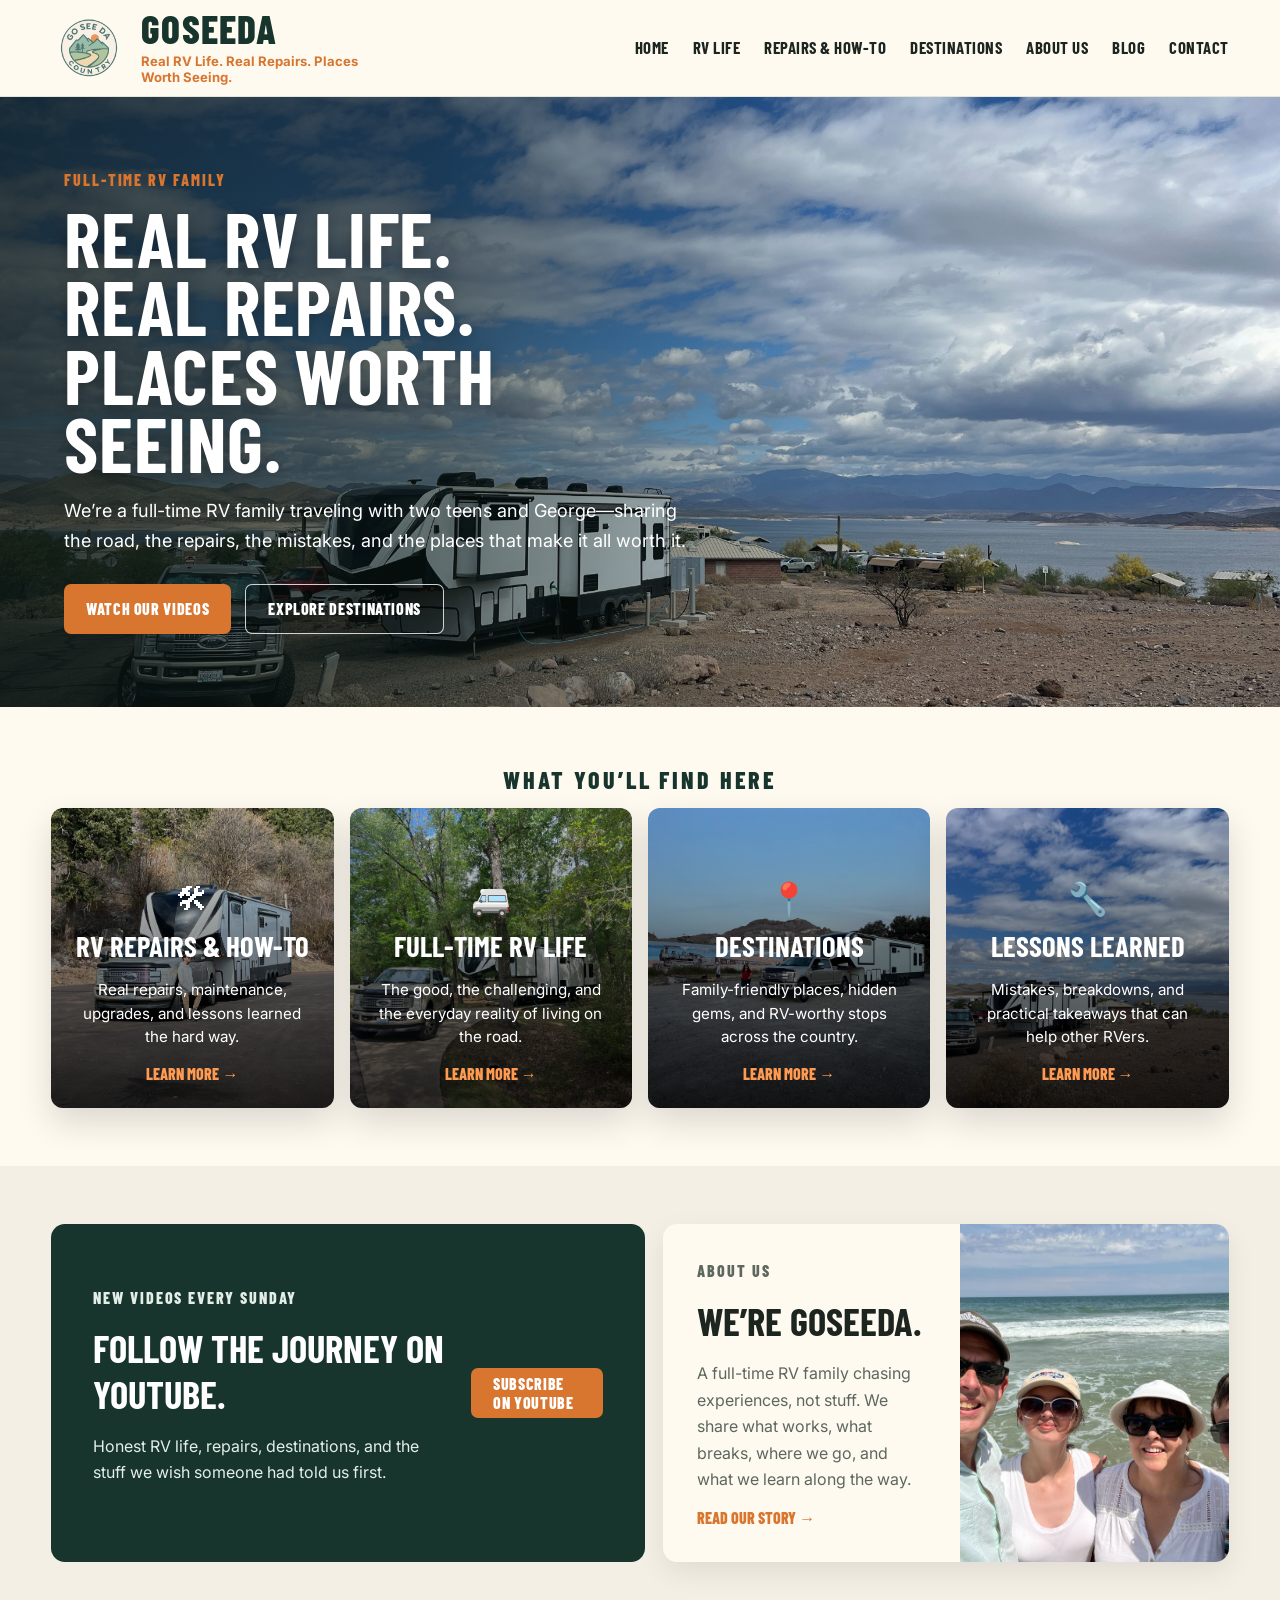
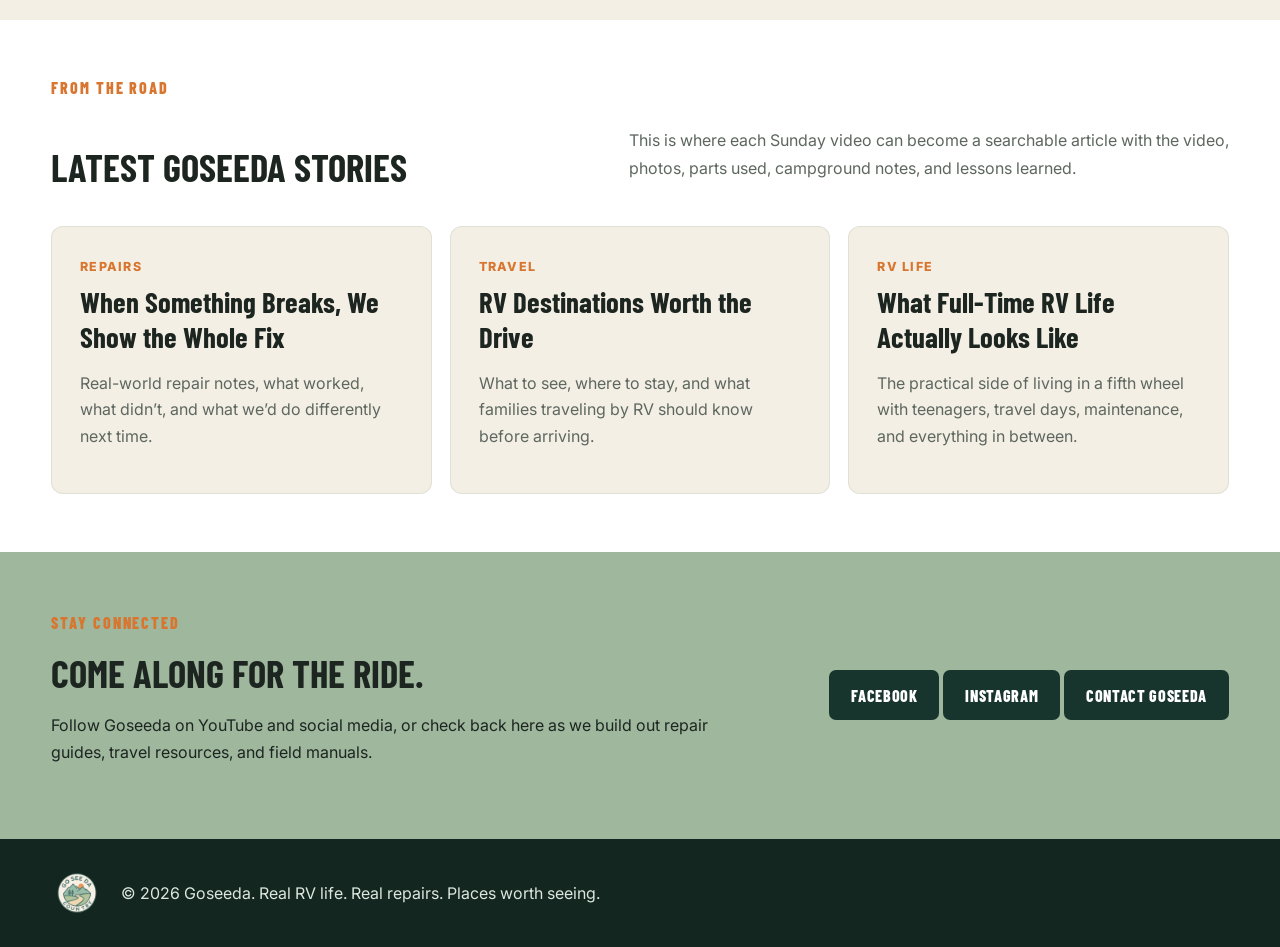
==== index.html @ cd3a1d62 "Add Goseeda website" ====
<!doctype html>
<html lang="en">
<head>
  <meta charset="utf-8">
  <meta name="viewport" content="width=device-width, initial-scale=1">
  <title>Goseeda | Real RV Life, Repairs & Destinations</title>
  <meta name="description" content="Goseeda follows a full-time RV family sharing honest RV life, real repairs, practical lessons, and destinations worth seeing.">
  <link rel="preconnect" href="https://fonts.googleapis.com">
  <link rel="preconnect" href="https://fonts.gstatic.com" crossorigin>
  <link href="https://fonts.googleapis.com/css2?family=Barlow+Condensed:wght@600;700;800&family=Inter:wght@400;500;600;700&display=swap" rel="stylesheet">
  <style>:root{
  --cream:#f4efe5;
  --cream-2:#fffaf0;
  --green:#29493f;
  --green-dark:#17352c;
  --sage:#9eb79d;
  --orange:#d8752f;
  --ink:#1d2521;
  --muted:#5d675f;
  --white:#ffffff;
  --shadow:0 14px 34px rgba(0,0,0,.14);
}

*{box-sizing:border-box}
html{scroll-behavior:smooth}
body{
  margin:0;
  font-family:Inter,system-ui,-apple-system,BlinkMacSystemFont,"Segoe UI",sans-serif;
  color:var(--ink);
  background:var(--cream);
}
img{max-width:100%;display:block}
a{text-decoration:none;color:inherit}

.site-header{
  position:sticky;
  top:0;
  z-index:50;
  min-height:88px;
  display:flex;
  align-items:center;
  gap:28px;
  padding:10px clamp(18px,4vw,56px);
  background:rgba(255,250,240,.97);
  border-bottom:1px solid rgba(41,73,63,.12);
  backdrop-filter:blur(10px);
}
.brand{display:flex;align-items:center;gap:14px;min-width:330px}
.brand img{width:76px;height:76px;object-fit:contain;border-radius:50%}
.wordmark{
  font-family:"Barlow Condensed",sans-serif;
  font-weight:800;
  font-size:2.45rem;
  letter-spacing:.03em;
  color:var(--green-dark);
  line-height:.9;
}
.tagline{font-size:.82rem;color:var(--orange);font-weight:700;margin-top:7px;max-width:240px}
.nav{display:flex;align-items:center;gap:24px;margin-left:auto}
.nav a{
  font-family:"Barlow Condensed",sans-serif;
  font-weight:700;
  font-size:1.05rem;
  text-transform:uppercase;
  letter-spacing:.03em;
  padding:10px 0;
  border-bottom:2px solid transparent;
}
.nav a:hover{border-color:var(--orange);color:var(--green)}
.menu-toggle{display:none;margin-left:auto;border:0;background:none;font-size:1.8rem}

.hero{
  position:relative;
  min-height:610px;
  display:flex;
  align-items:center;
  overflow:hidden;
}
.hero-image{position:absolute;inset:0;width:100%;height:100%;object-fit:cover}
.hero-overlay{
  position:absolute;inset:0;
  background:linear-gradient(90deg,rgba(10,22,18,.78) 0%,rgba(10,22,18,.58) 34%,rgba(10,22,18,.12) 65%,rgba(10,22,18,.02) 100%);
}
.hero-content{
  position:relative;
  z-index:2;
  width:min(760px,90%);
  padding:60px clamp(24px,5vw,78px);
  color:#fff;
}
.eyebrow,.section-kicker{
  font-family:"Barlow Condensed",sans-serif;
  letter-spacing:.12em;
  font-weight:800;
  color:var(--orange);
  margin:0 0 14px;
}
.hero h1{
  margin:0 0 18px;
  font-family:"Barlow Condensed",sans-serif;
  font-size:clamp(3.2rem,6vw,6.2rem);
  line-height:.89;
  letter-spacing:.01em;
  text-shadow:0 3px 15px rgba(0,0,0,.28);
}
.hero-copy{font-size:1.13rem;line-height:1.7;max-width:650px}
.hero-actions{display:flex;gap:14px;flex-wrap:wrap;margin-top:28px}

.btn{
  display:inline-flex;
  align-items:center;
  justify-content:center;
  min-height:50px;
  padding:0 22px;
  border-radius:7px;
  font-family:"Barlow Condensed",sans-serif;
  font-weight:800;
  text-transform:uppercase;
  letter-spacing:.04em;
}
.btn-primary{background:var(--orange);color:#fff}
.btn-primary:hover{filter:brightness(.95)}
.btn-secondary{border:1px solid rgba(255,255,255,.8);background:rgba(0,0,0,.22);color:#fff}
.btn-dark{background:var(--green-dark);color:#fff}

.section{padding:58px clamp(18px,4vw,54px)}
.intro{background:var(--cream-2)}
.intro>.section-kicker{text-align:center;color:var(--green-dark);font-size:1.5rem}
.cards{
  display:grid;
  grid-template-columns:repeat(4,1fr);
  gap:16px;
  max-width:1500px;
  margin:0 auto;
}
.card{
  min-height:300px;
  position:relative;
  border-radius:12px;
  overflow:hidden;
  color:#fff;
  box-shadow:var(--shadow);
}
.card img{position:absolute;inset:0;width:100%;height:100%;object-fit:cover}
.card-shade{position:absolute;inset:0;background:linear-gradient(180deg,rgba(0,0,0,.12),rgba(0,0,0,.82))}
.card-content{position:absolute;inset:auto 0 0;padding:24px;text-align:center}
.card .icon{font-size:2rem}
.card h2{
  font-family:"Barlow Condensed",sans-serif;
  text-transform:uppercase;
  font-size:1.8rem;
  margin:10px 0 8px;
}
.card p{line-height:1.55;font-size:.95rem}
.card a{color:#ff9a51;font-family:"Barlow Condensed",sans-serif;font-weight:800;text-transform:uppercase}

.split{
  display:grid;
  grid-template-columns:1.05fr 1fr;
  gap:18px;
  background:var(--cream);
}
.youtube-panel{
  background:var(--green-dark);
  color:#fff;
  padding:42px;
  border-radius:14px;
  display:flex;
  align-items:center;
  justify-content:space-between;
  gap:24px;
}
.youtube-panel h2,.about-panel h2,.blog h2,.contact h2{
  font-family:"Barlow Condensed",sans-serif;
  font-size:2.4rem;
  margin:0 0 8px;
  text-transform:uppercase;
}
.light{color:#fff}
.youtube-panel p{line-height:1.65;color:#e4eee8}
.about-panel{
  background:var(--cream-2);
  border-radius:14px;
  overflow:hidden;
  display:grid;
  grid-template-columns:1.05fr .95fr;
  box-shadow:0 10px 28px rgba(0,0,0,.08);
}
.about-copy{padding:34px}
.about-copy p{line-height:1.65;color:var(--muted)}
.about-panel img{width:100%;height:100%;object-fit:cover;min-height:260px}
.text-link{color:var(--orange);font-weight:800;text-transform:uppercase;font-family:"Barlow Condensed",sans-serif}

.blog{background:#fff}
.blog-head{
  display:flex;
  justify-content:space-between;
  gap:30px;
  align-items:end;
  max-width:1200px;
}
.blog-head p{max-width:600px;color:var(--muted);line-height:1.7}
.post-grid{display:grid;grid-template-columns:repeat(3,1fr);gap:18px;margin-top:28px}
.post{background:var(--cream);padding:28px;border-radius:12px;border:1px solid rgba(41,73,63,.09)}
.post span{font-size:.78rem;font-weight:800;color:var(--orange);letter-spacing:.1em}
.post h3{font-family:"Barlow Condensed",sans-serif;font-size:1.8rem;margin:9px 0}
.post p{color:var(--muted);line-height:1.65}

.contact{
  background:var(--sage);
  display:flex;
  justify-content:space-between;
  align-items:center;
  gap:30px;
}
.contact p{max-width:700px;line-height:1.65}
footer{
  background:#13261f;
  color:#dce7df;
  padding:28px clamp(18px,4vw,54px);
  display:flex;
  align-items:center;
  gap:18px;
}
footer img{width:52px;height:52px;border-radius:50%}

@media (max-width:1100px){
  .brand{min-width:auto}
  .tagline{display:none}
  .nav{gap:14px}
  .cards{grid-template-columns:repeat(2,1fr)}
  .split{grid-template-columns:1fr}
}
@media (max-width:820px){
  .site-header{min-height:72px}
  .brand img{width:54px;height:54px}
  .wordmark{font-size:1.9rem}
  .menu-toggle{display:block;color:var(--green-dark)}
  .nav{
    display:none;
    position:absolute;
    top:72px;
    left:0;right:0;
    flex-direction:column;
    background:var(--cream-2);
    padding:22px;
    border-bottom:1px solid rgba(0,0,0,.1);
  }
  .nav.open{display:flex}
  .hero{min-height:640px;align-items:end}
  .hero-overlay{background:linear-gradient(0deg,rgba(8,20,16,.86),rgba(8,20,16,.15) 72%)}
  .hero-content{padding:50px 24px}
  .hero h1{font-size:clamp(3rem,14vw,5rem)}
  .cards,.post-grid{grid-template-columns:1fr}
  .youtube-panel{flex-direction:column;align-items:flex-start}
  .about-panel{grid-template-columns:1fr}
  .contact{flex-direction:column;align-items:flex-start}
}
</style></head>
<body>
  <header class="site-header">
    <div class="brand">
      <img src="[data-uri]" alt="Goseeda logo">
      <div class="brand-text">
        <div class="wordmark">GOSEEDA</div>
        <div class="tagline">Real RV Life. Real Repairs. Places Worth Seeing.</div>
      </div>
    </div>

    <button class="menu-toggle" aria-label="Open menu" aria-expanded="false">☰</button>

    <nav class="nav">
      <a href="#home">Home</a>
      <a href="#rv-life">RV Life</a>
      <a href="#repairs">Repairs & How-To</a>
      <a href="#destinations">Destinations</a>
      <a href="#about">About Us</a>
      <a href="#blog">Blog</a>
      <a href="#contact">Contact</a>
    </nav>
  </header>

  <main id="home">
    <section class="hero">
      <img class="hero-image" src="[data-uri]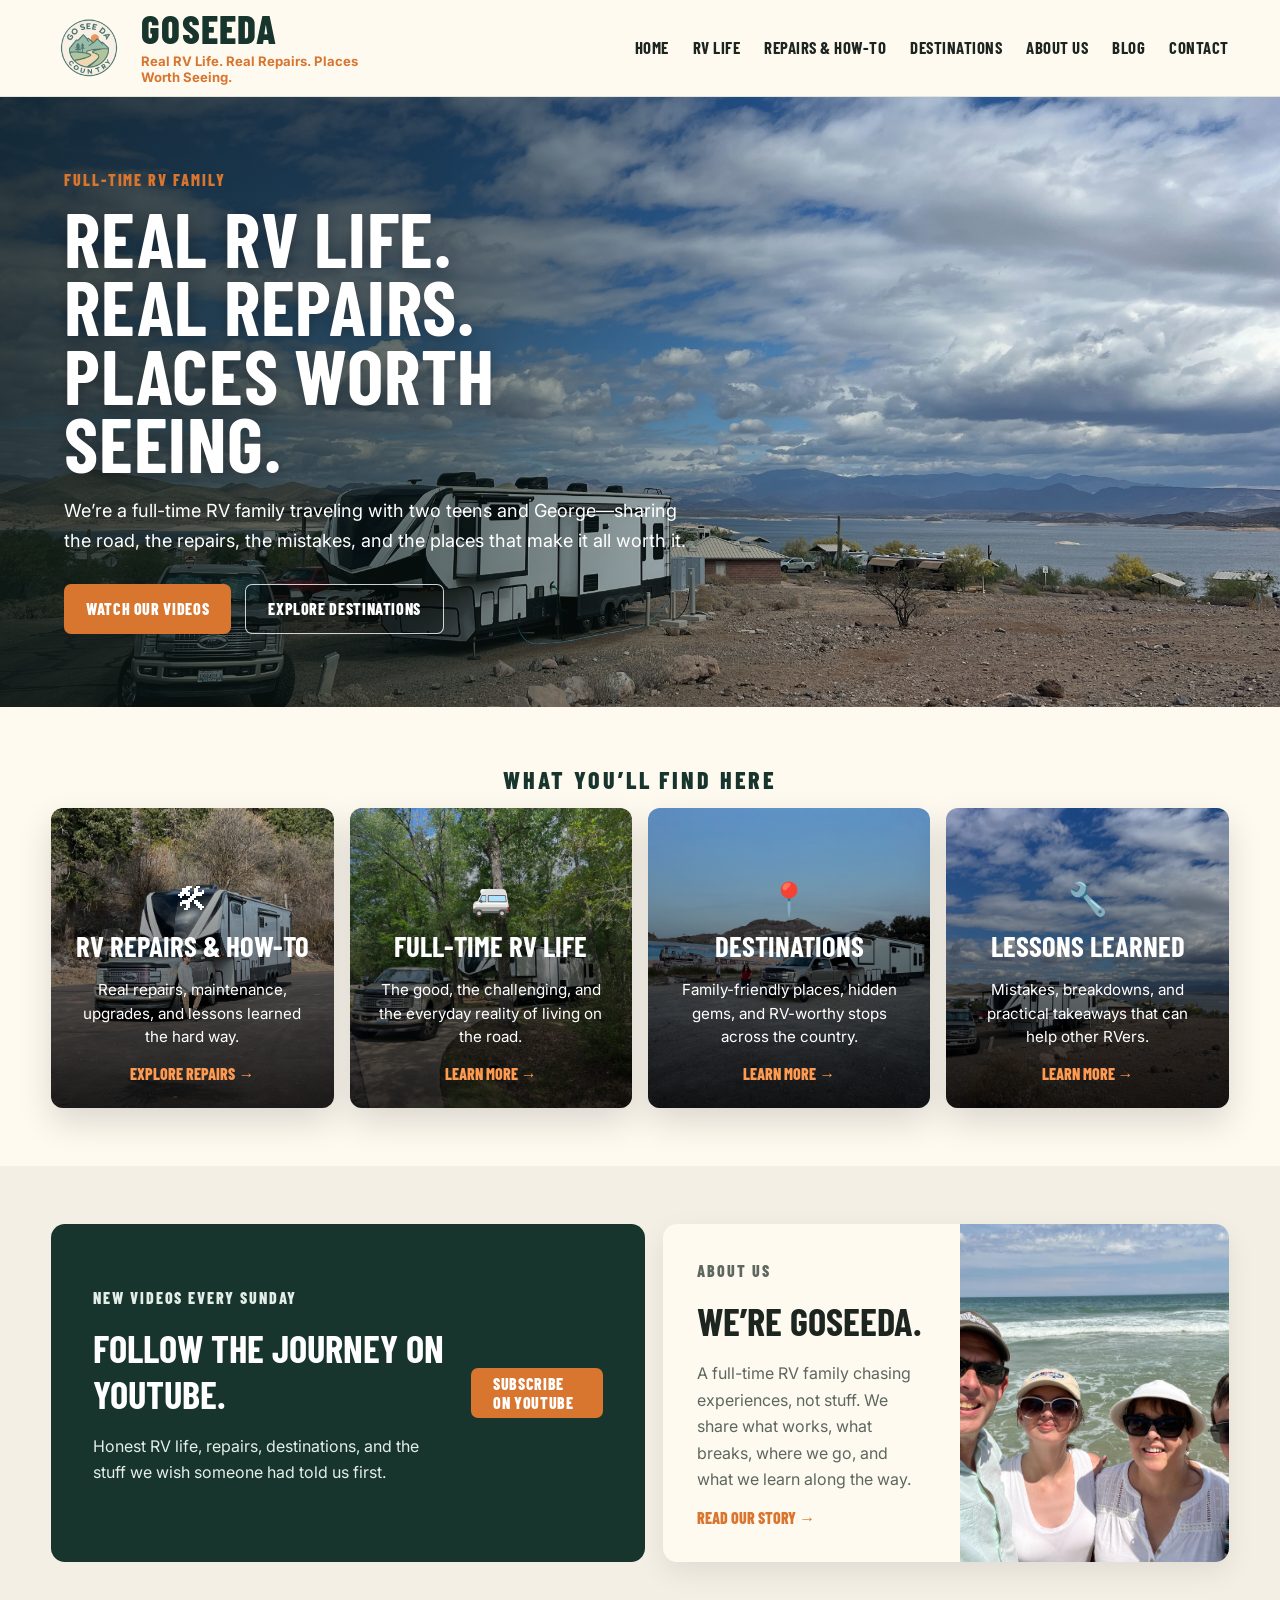
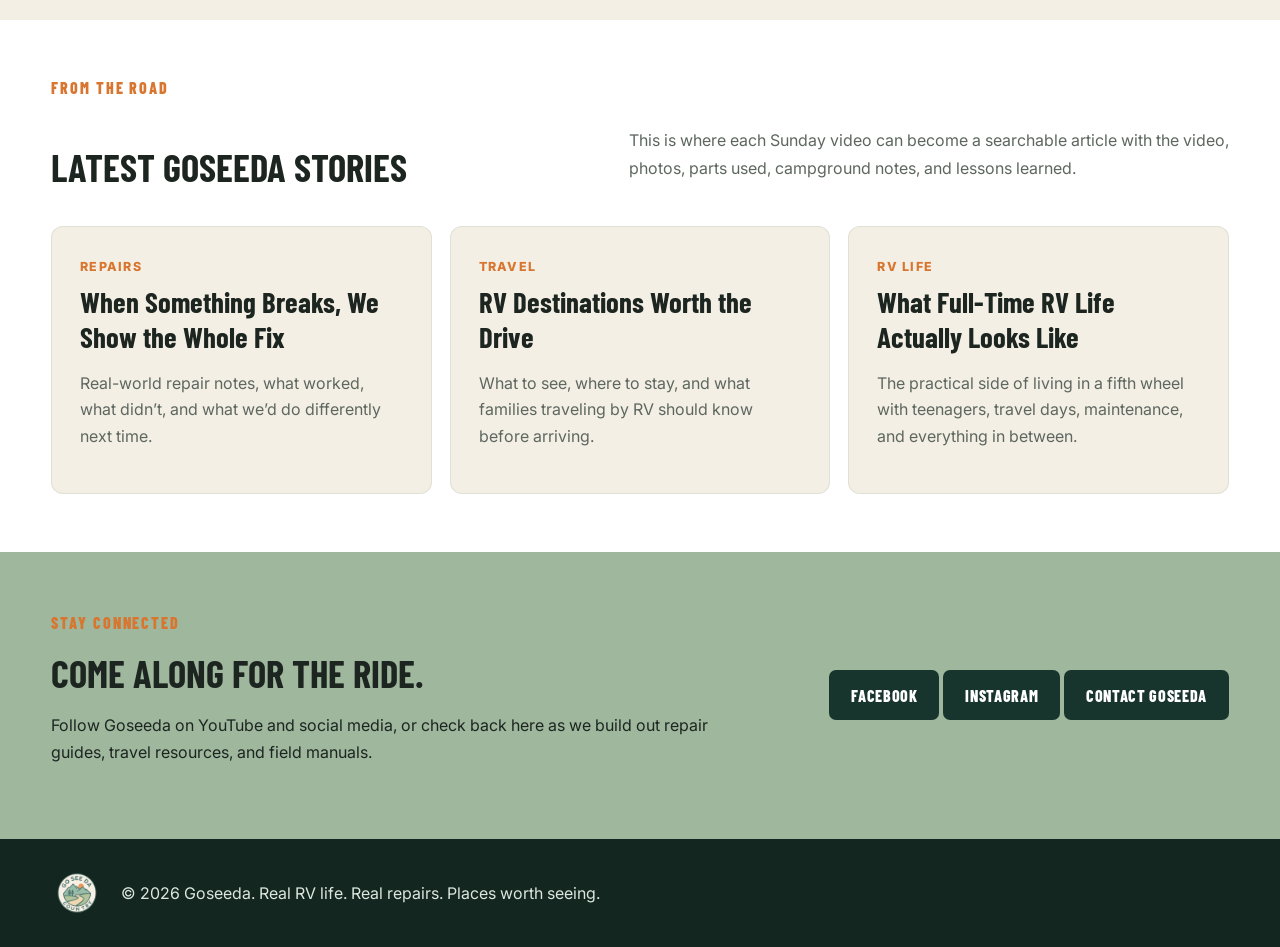
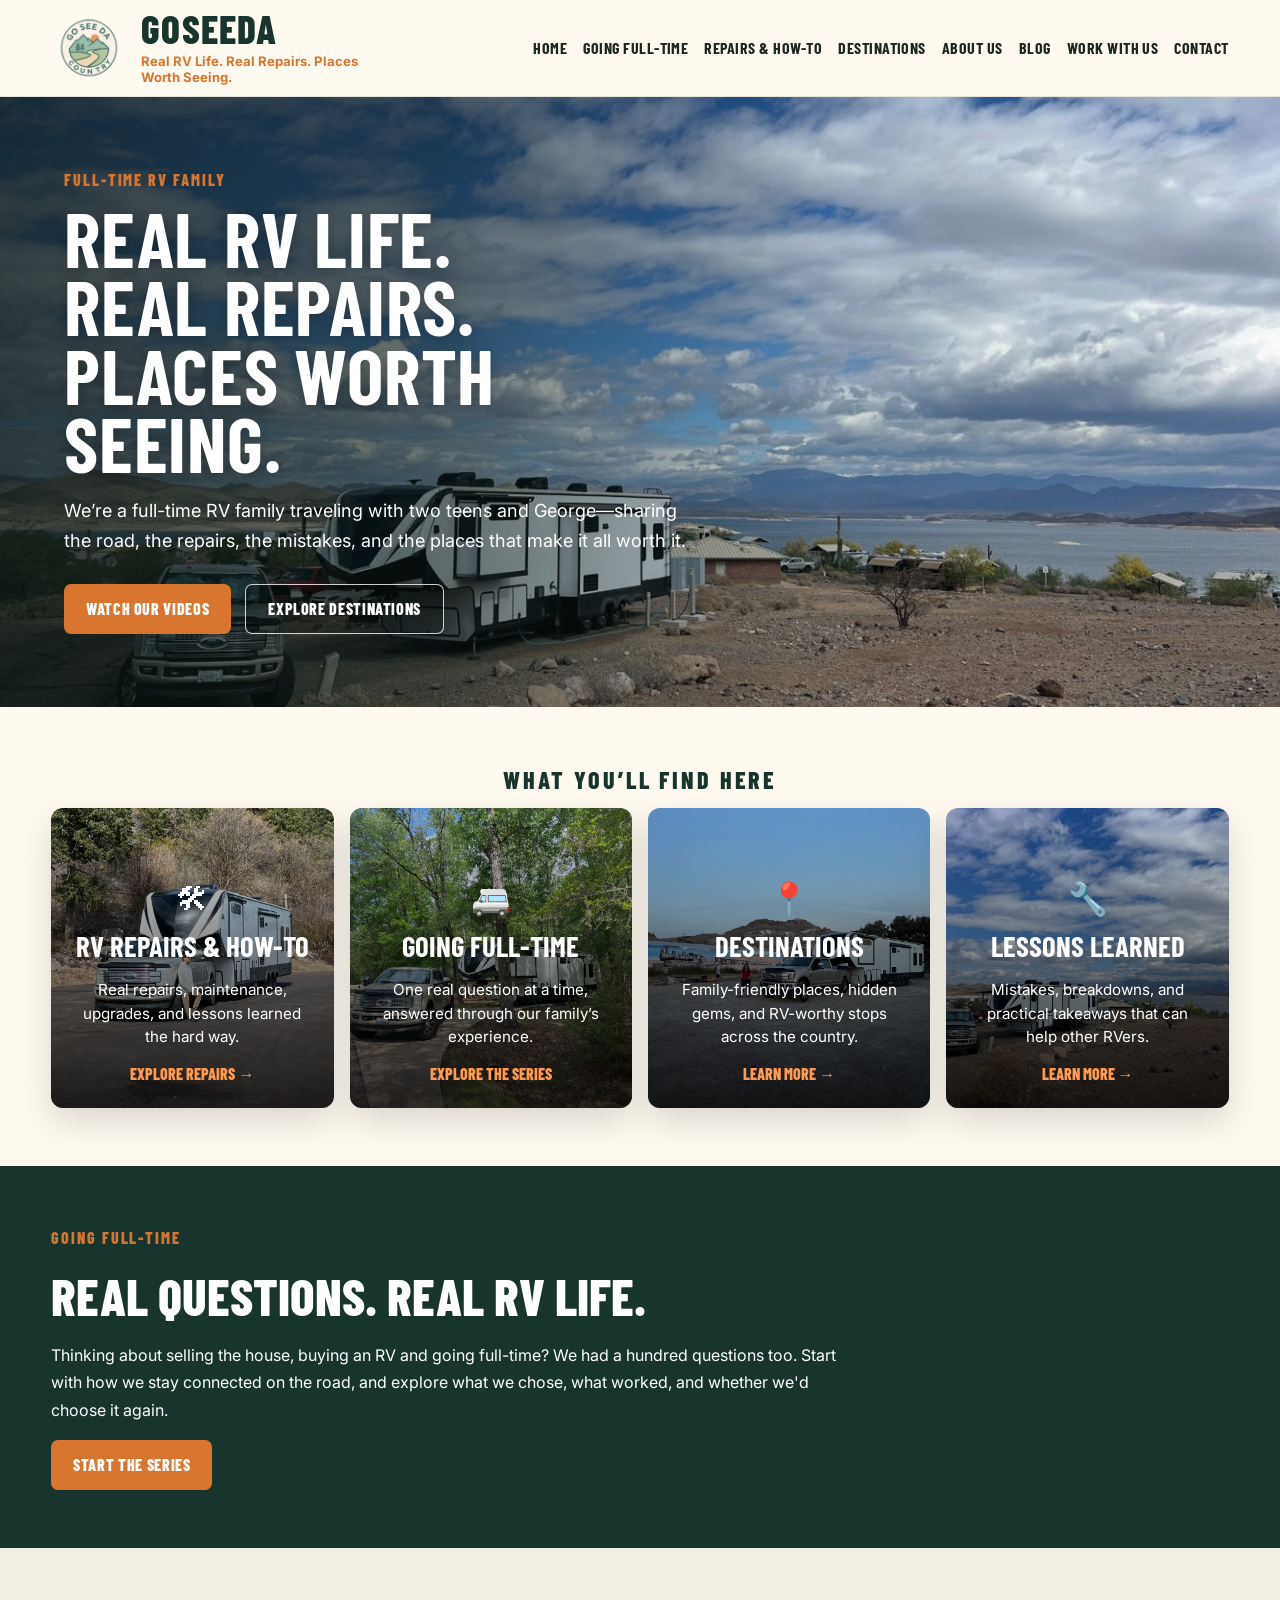
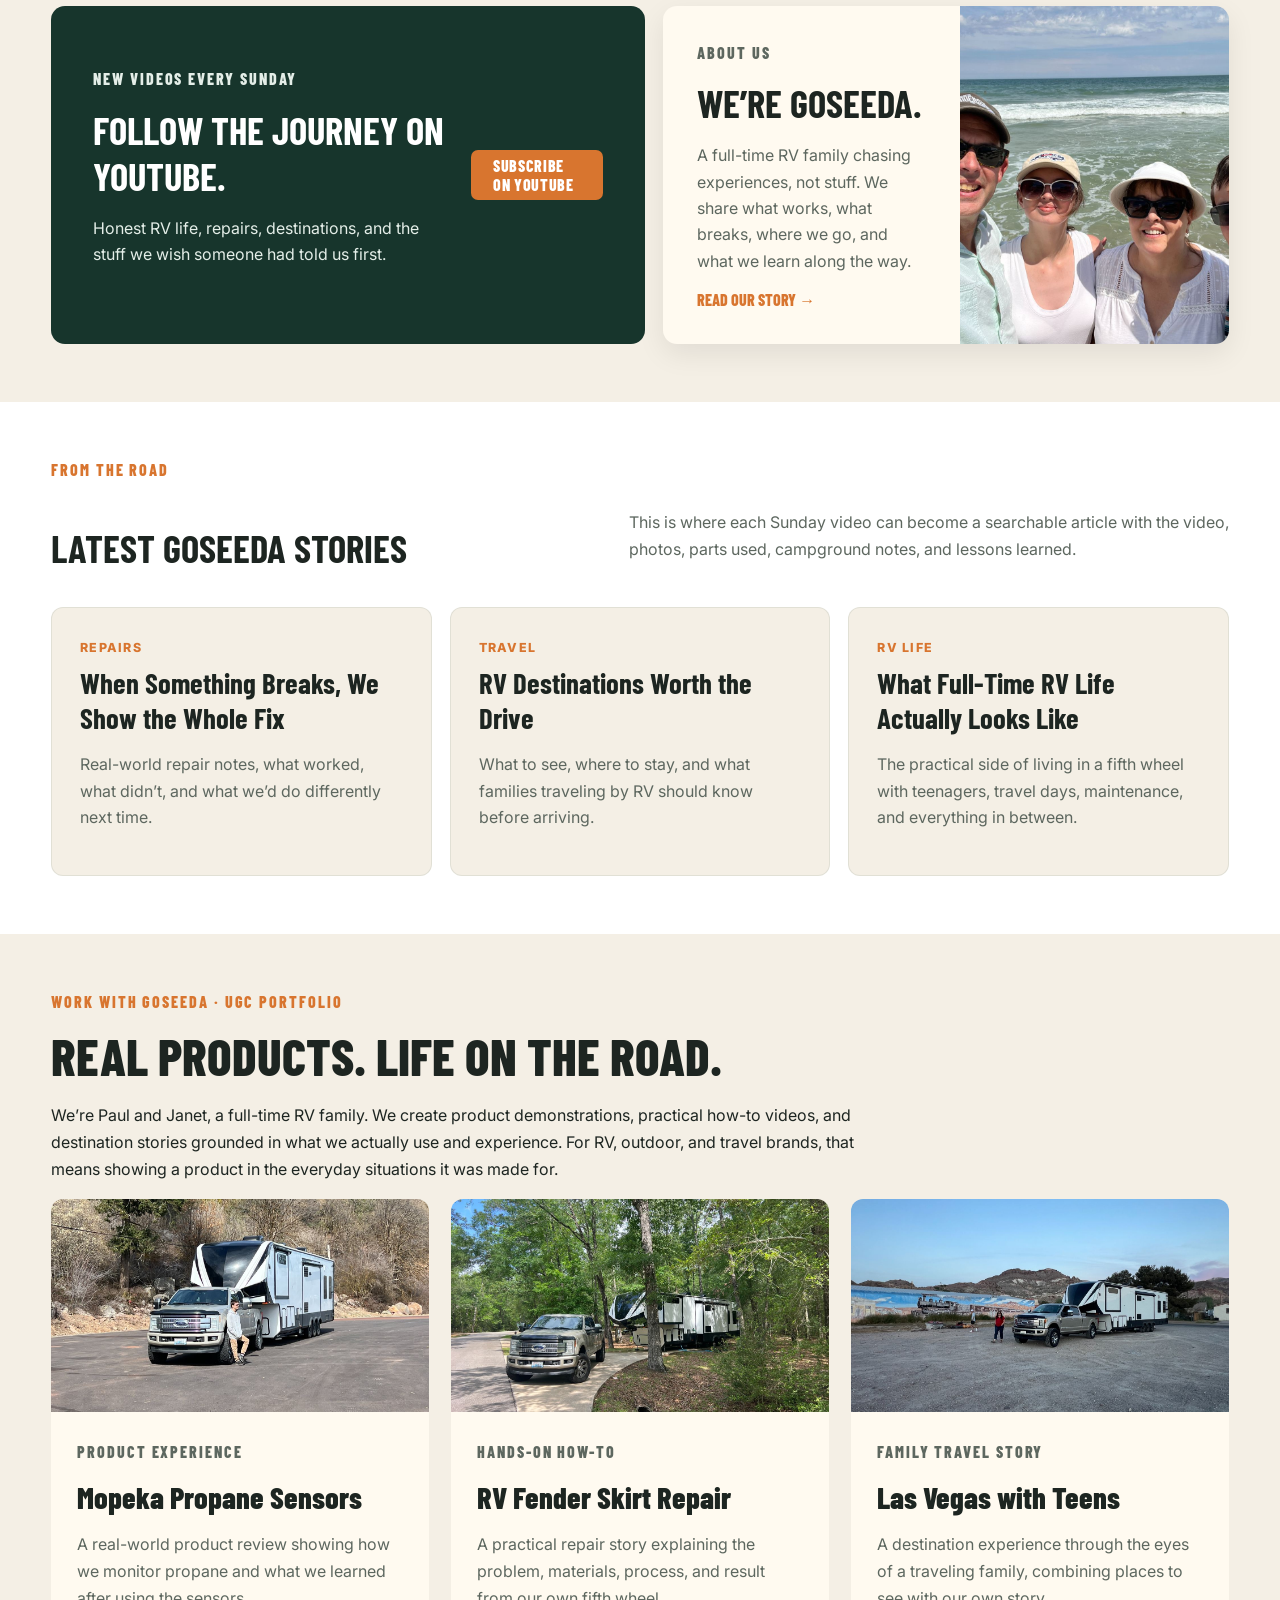
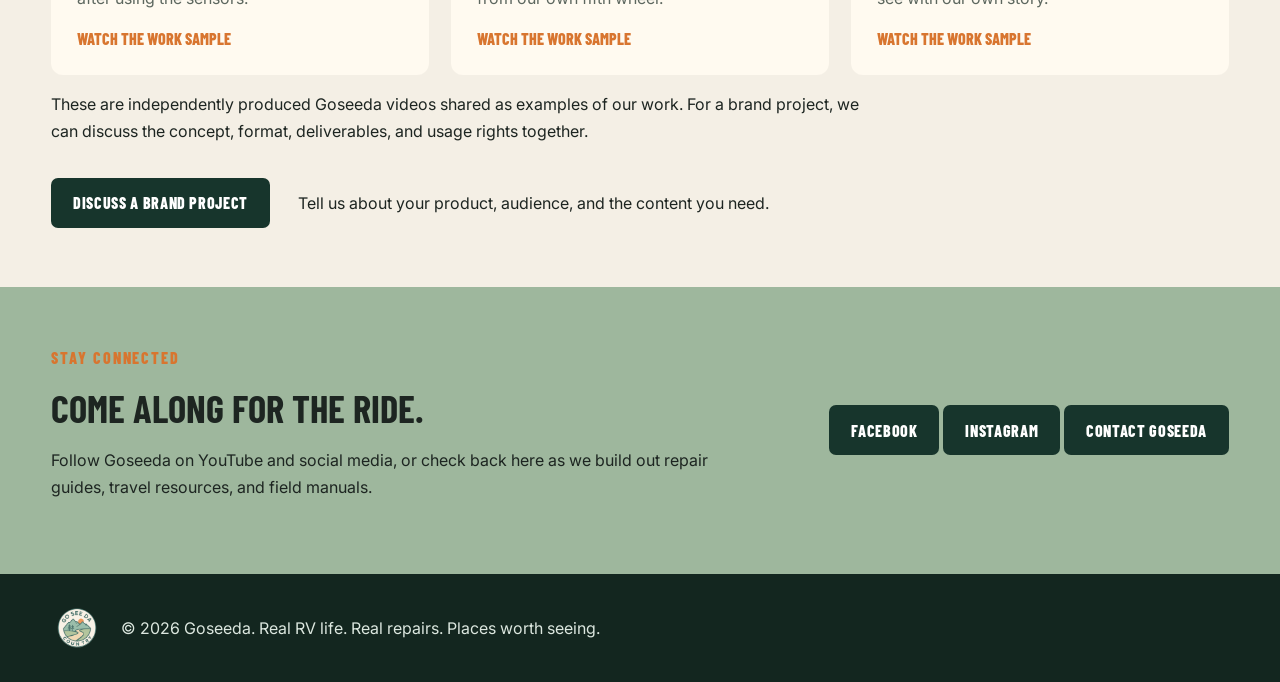
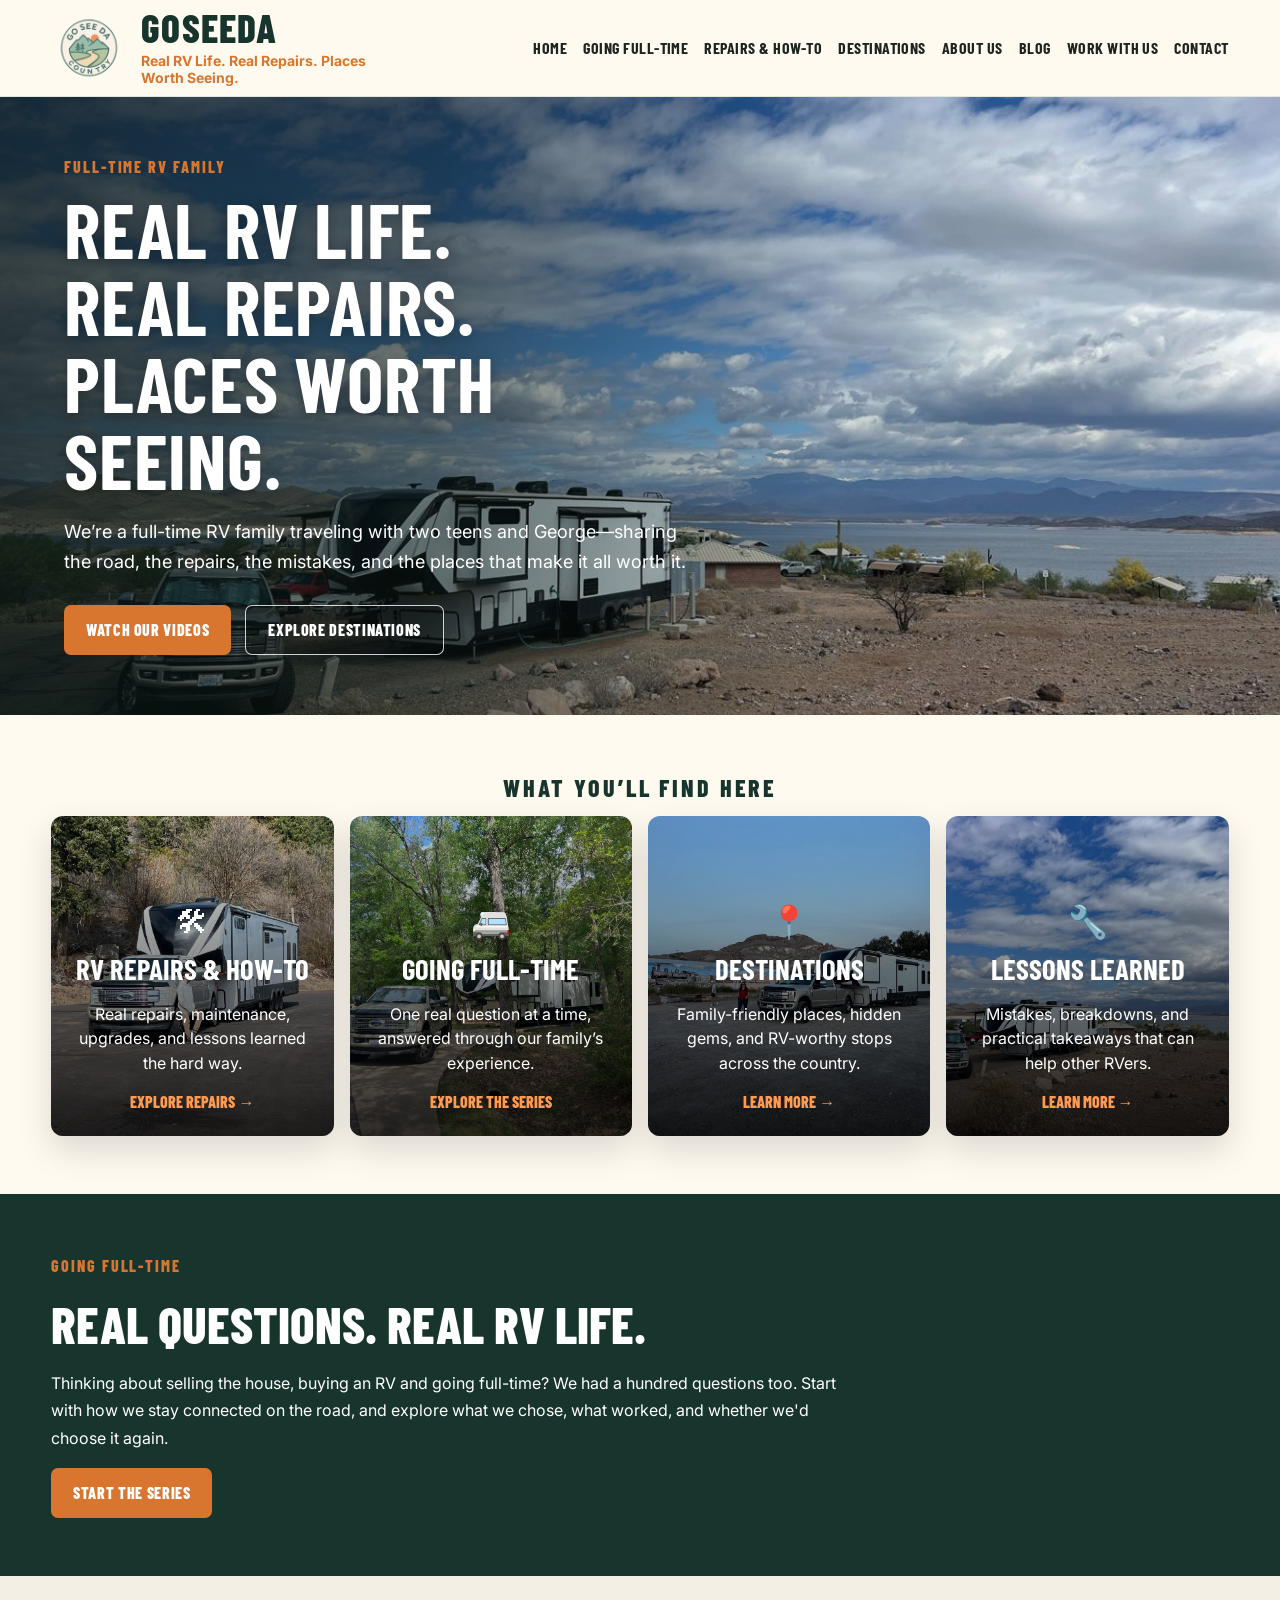
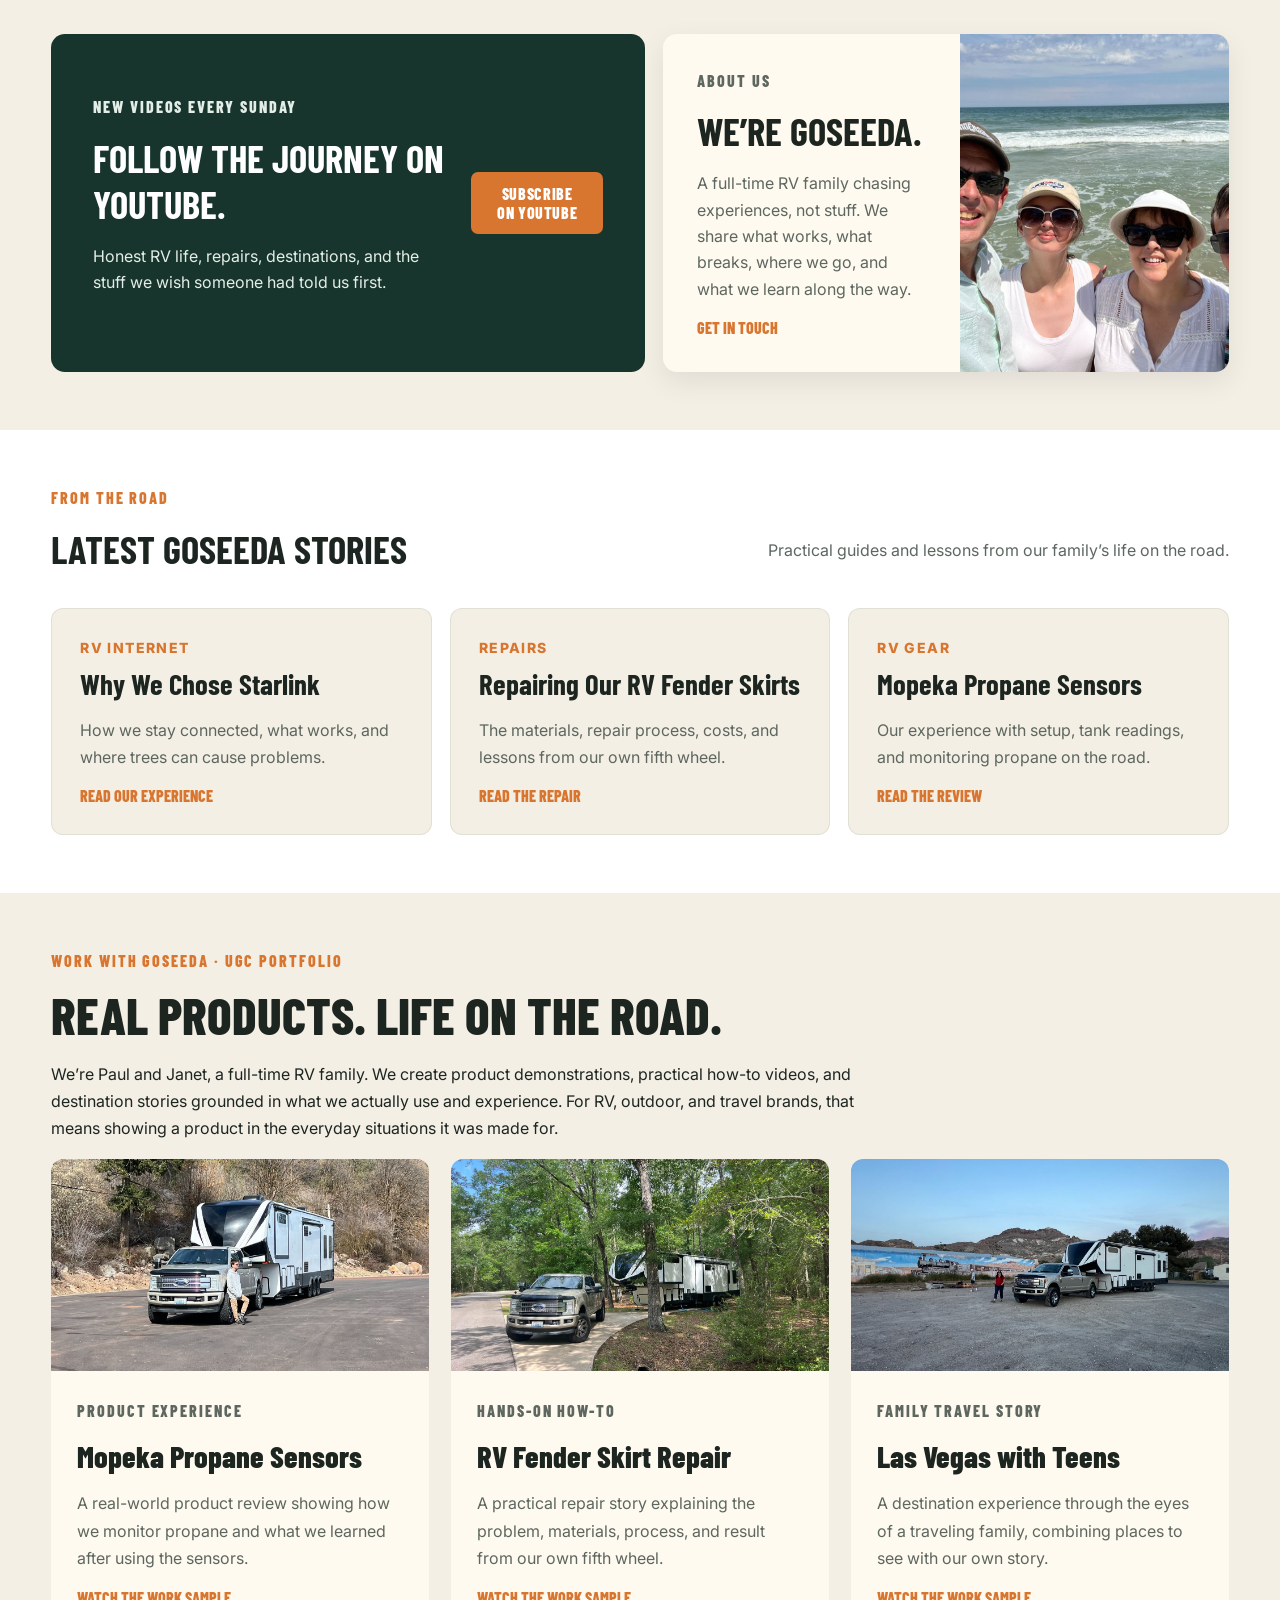
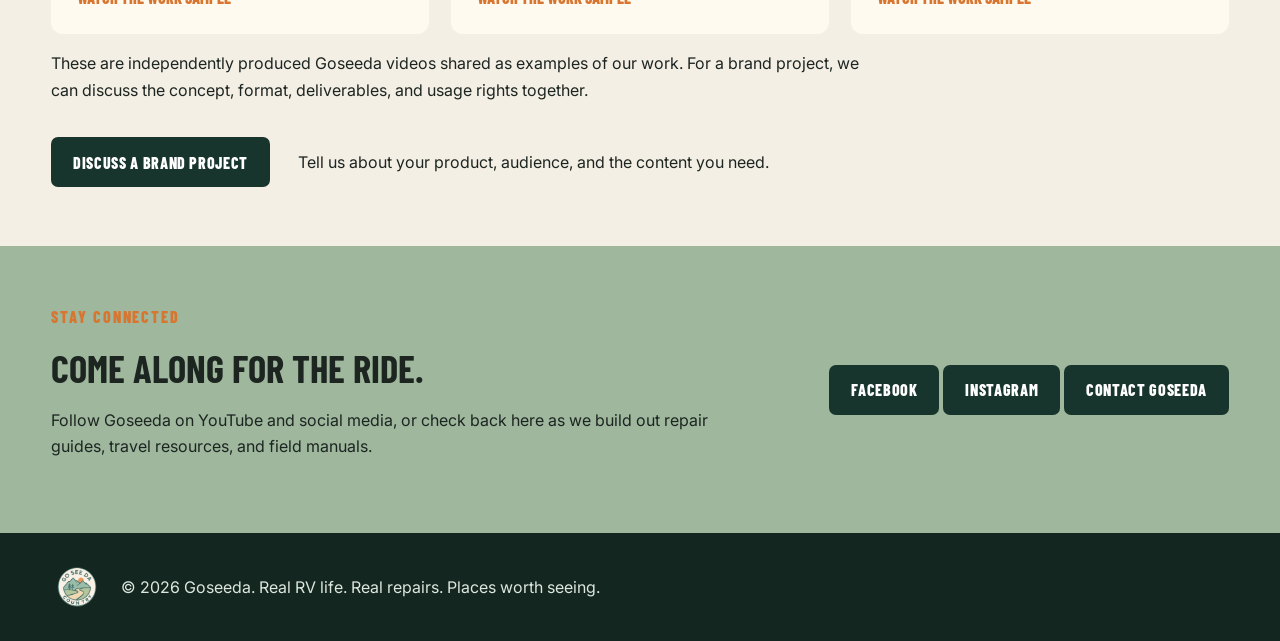
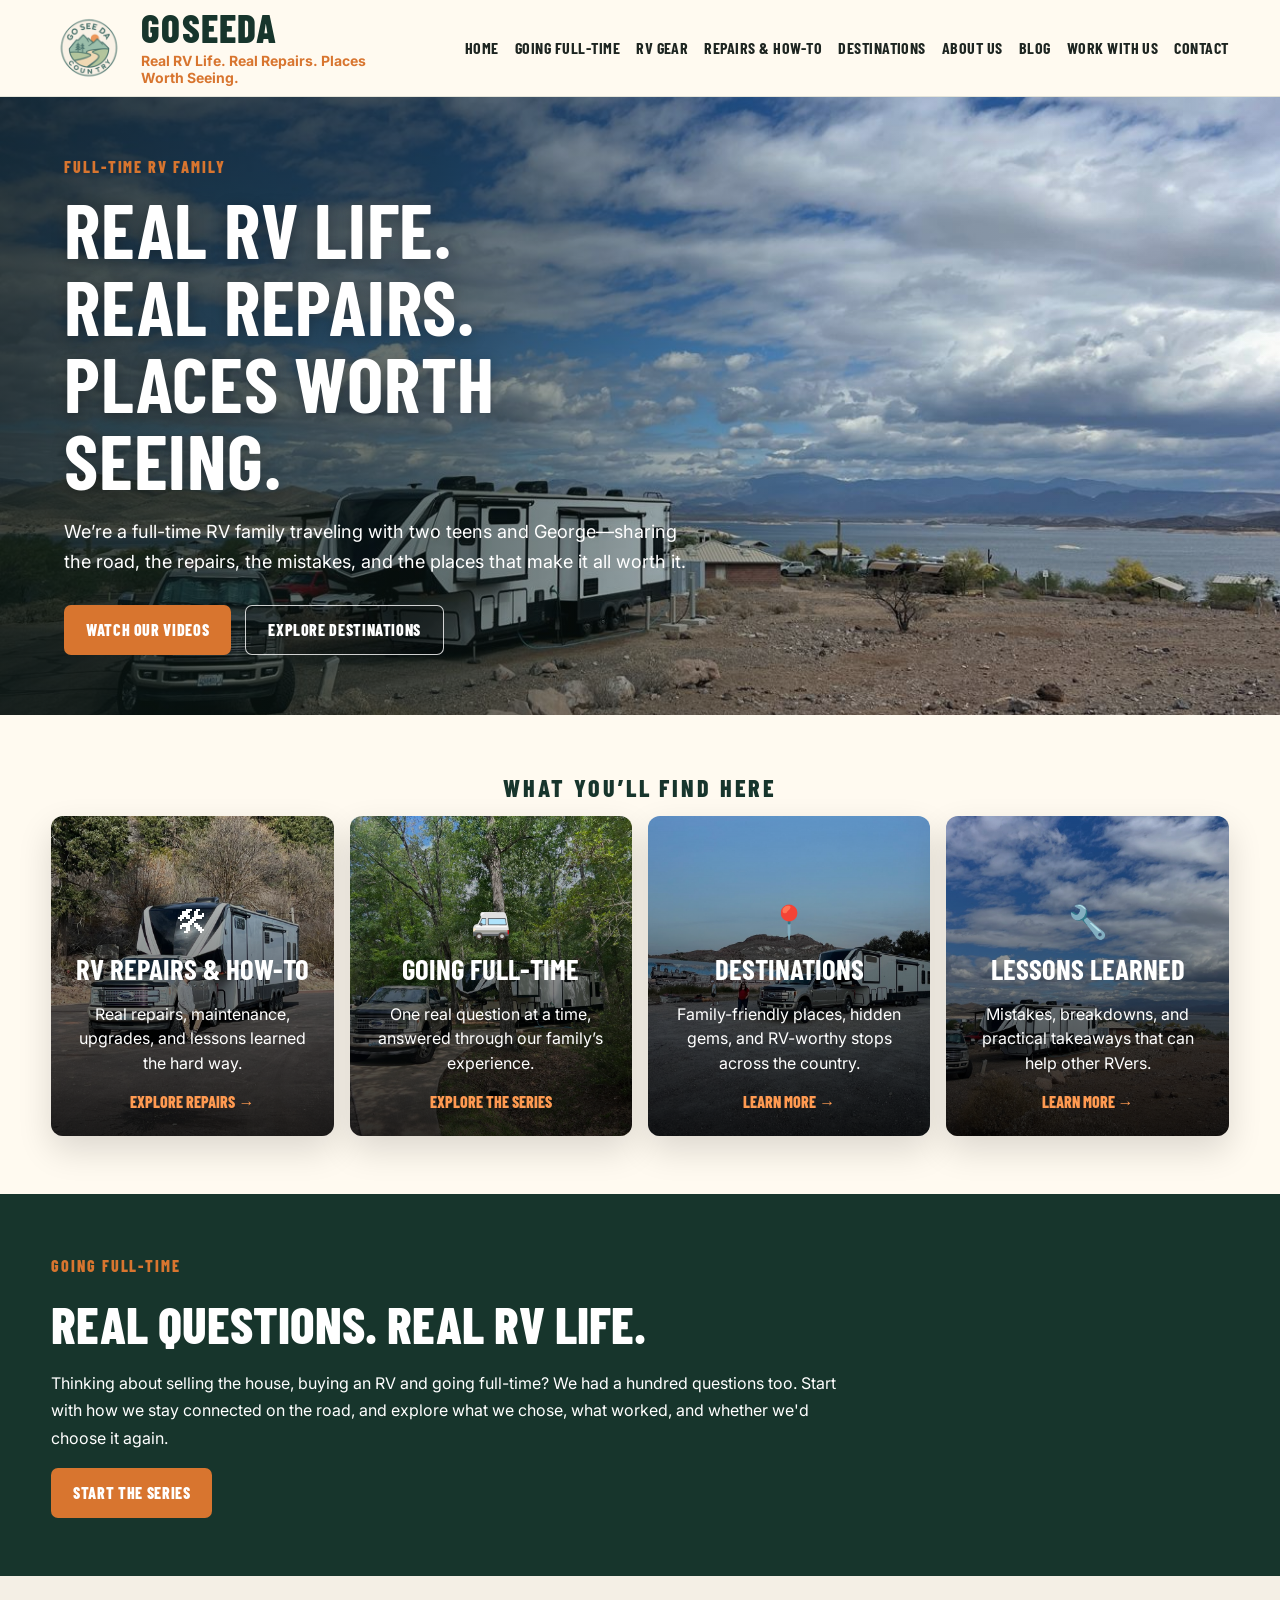
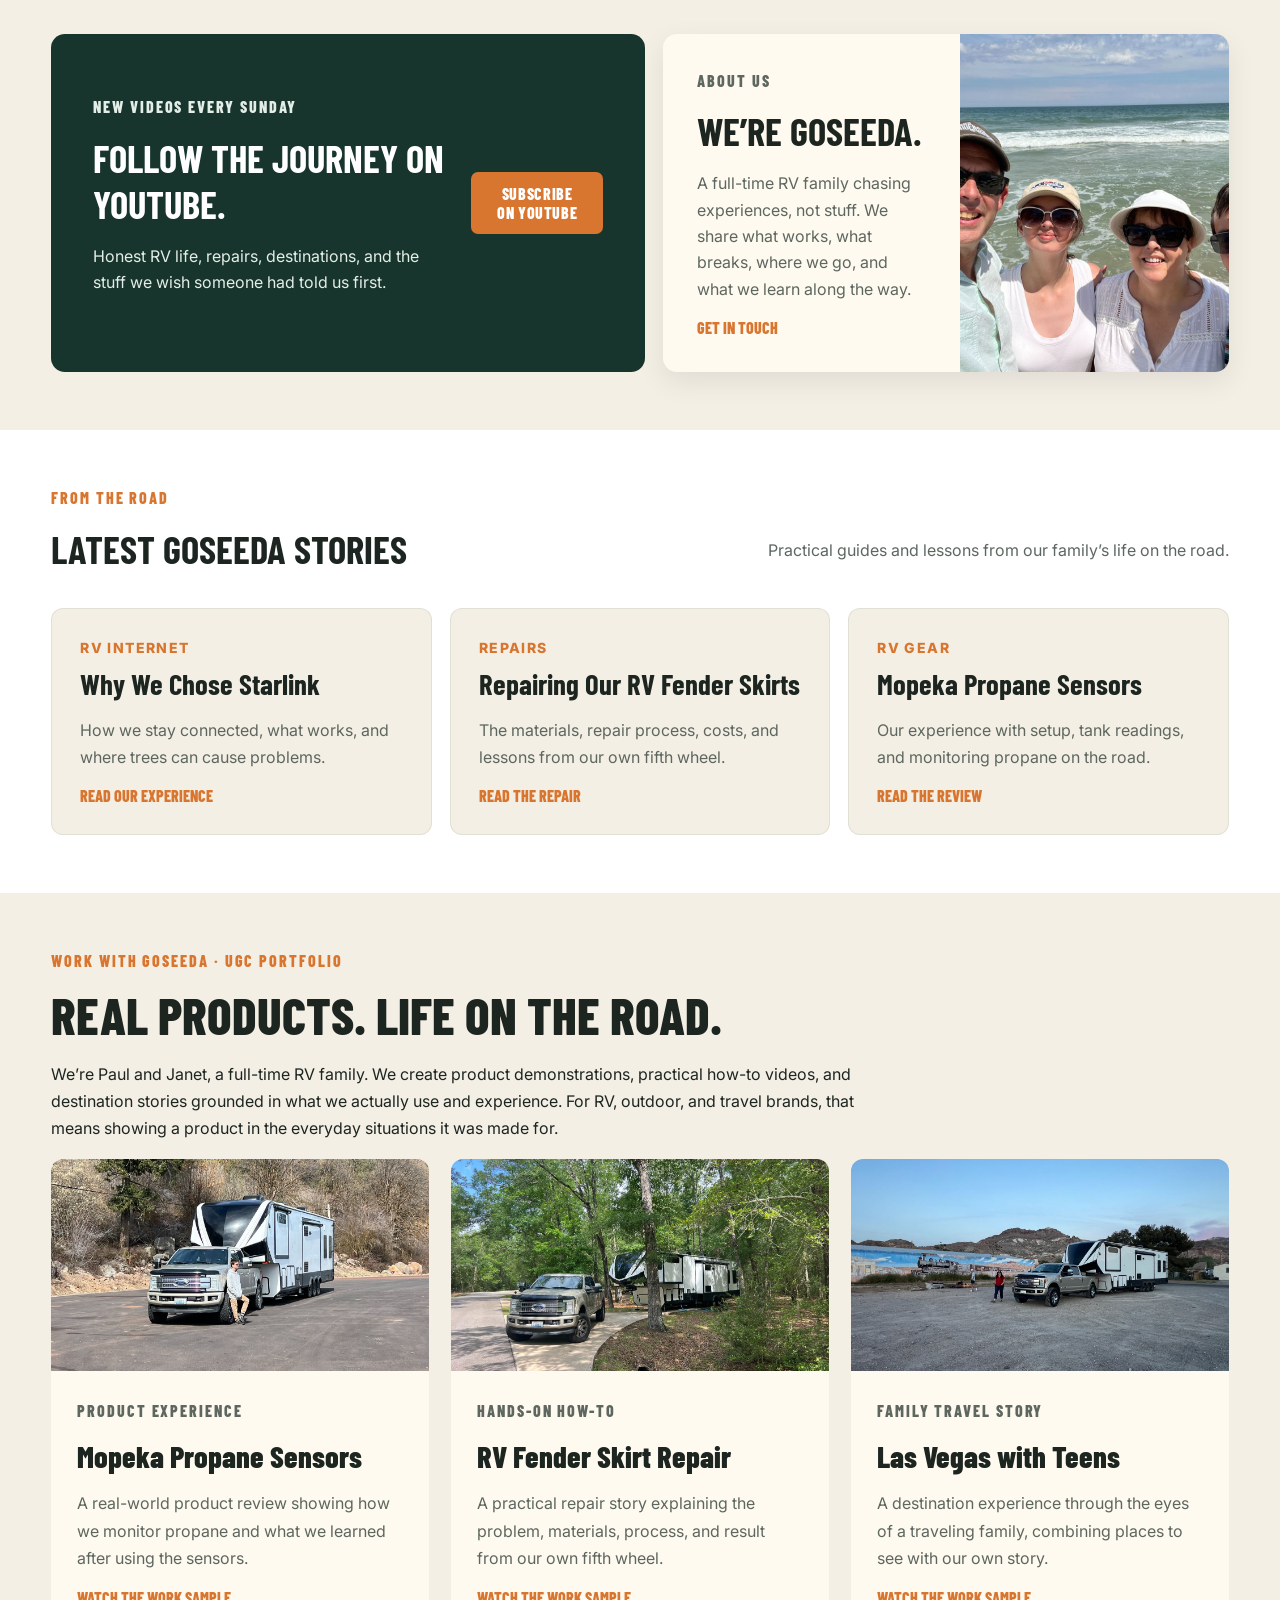
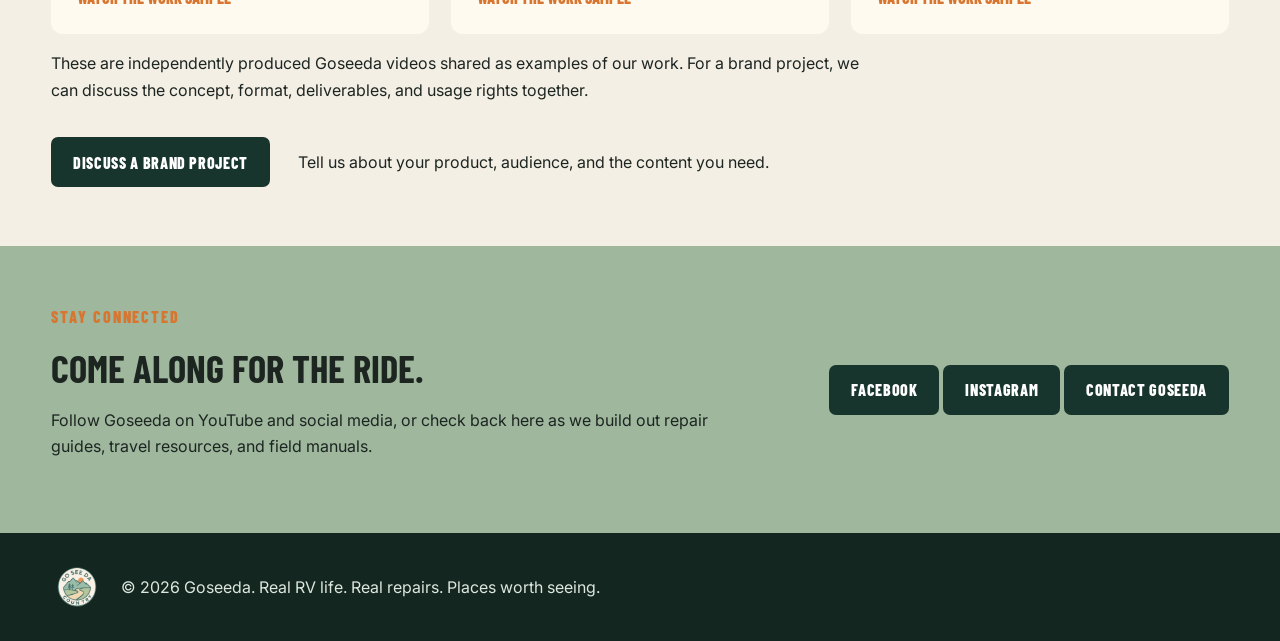
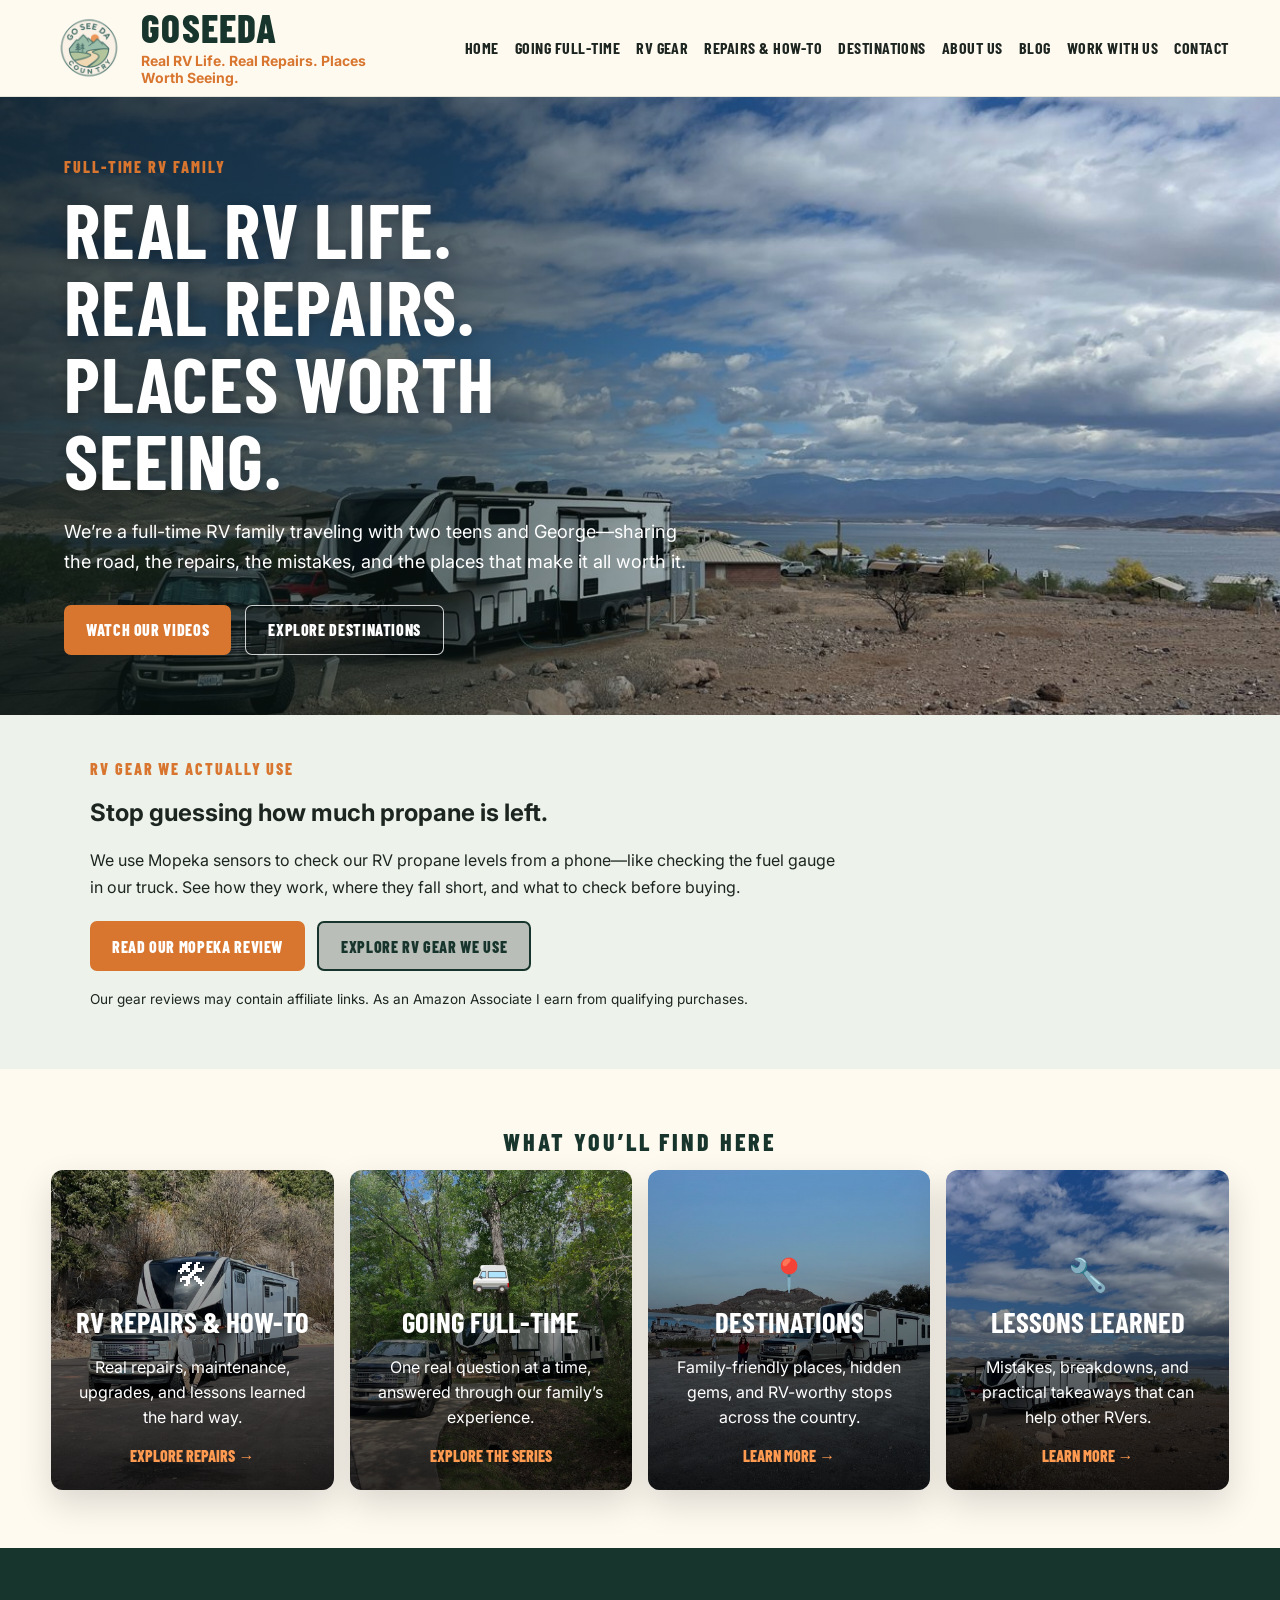
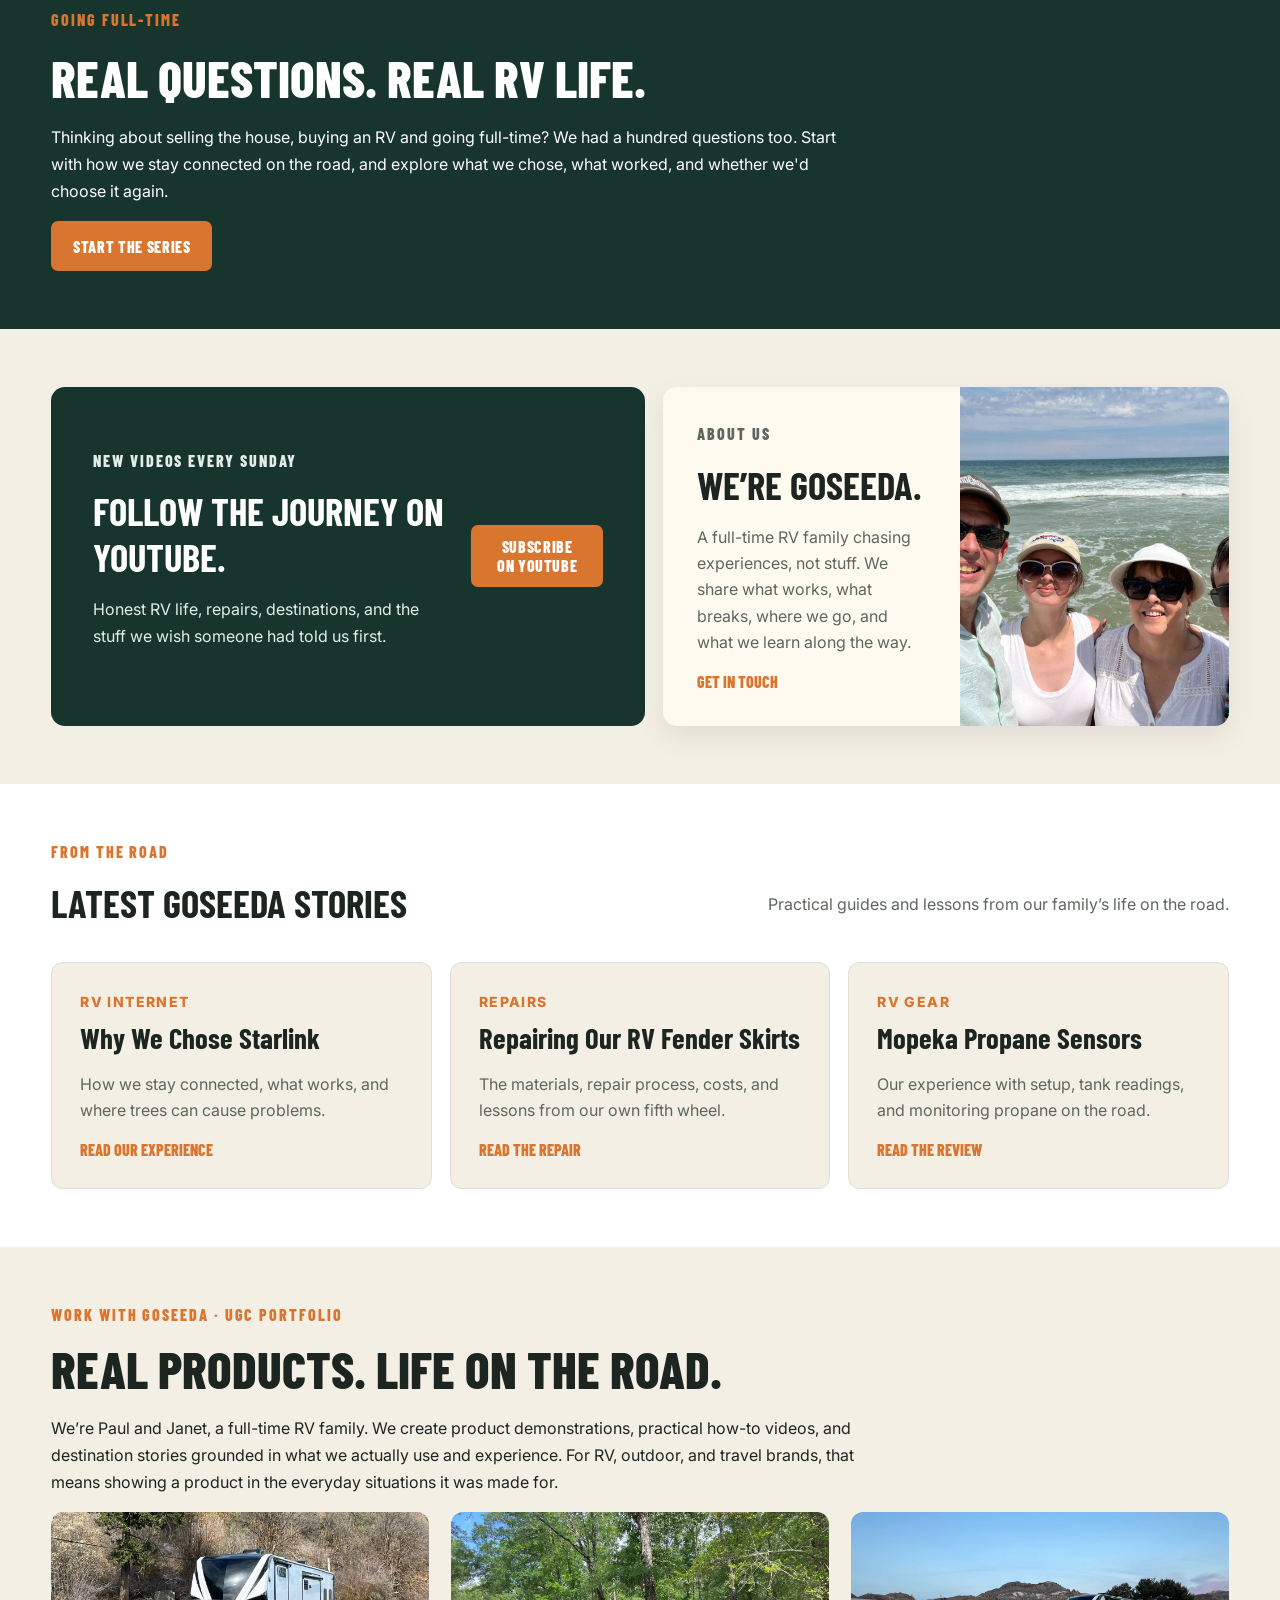
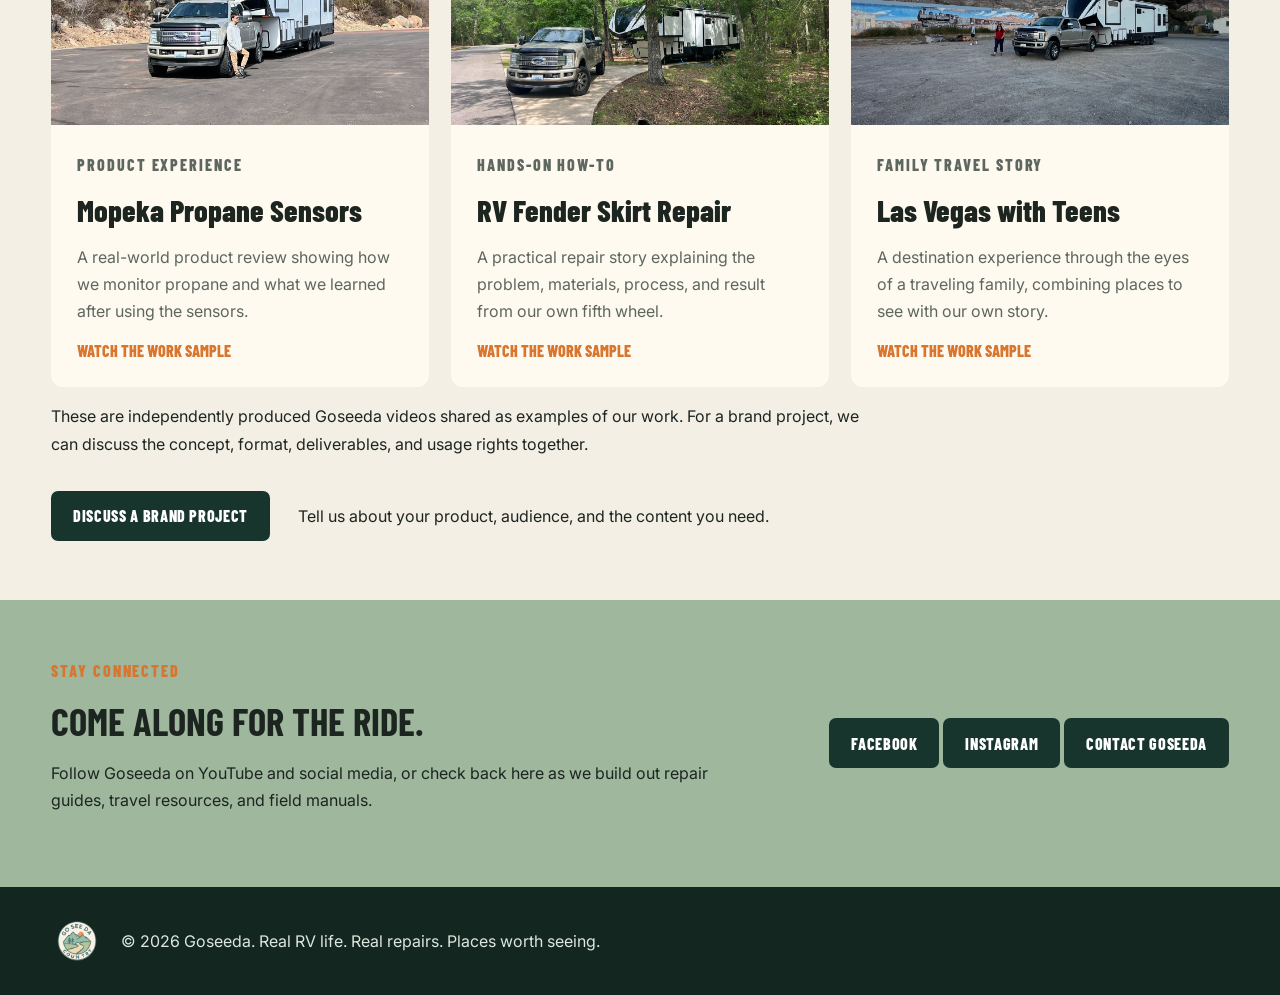
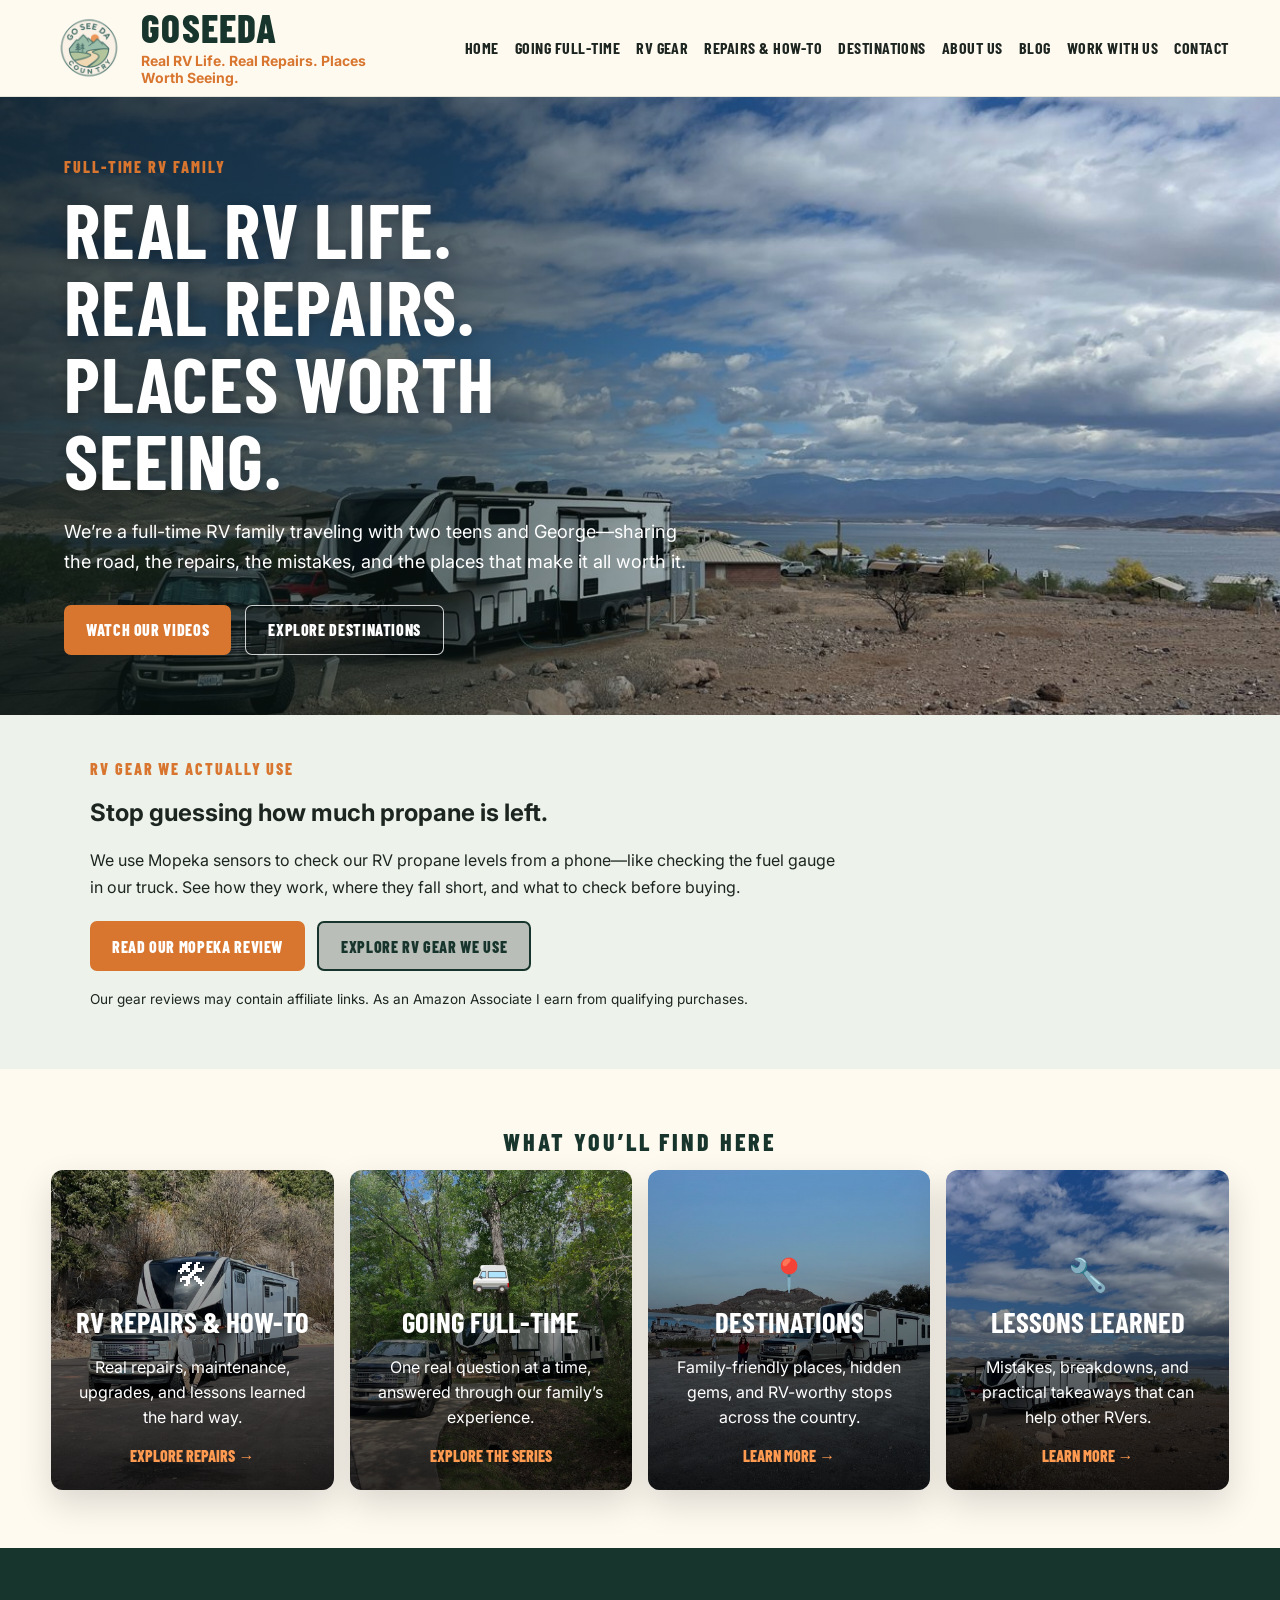
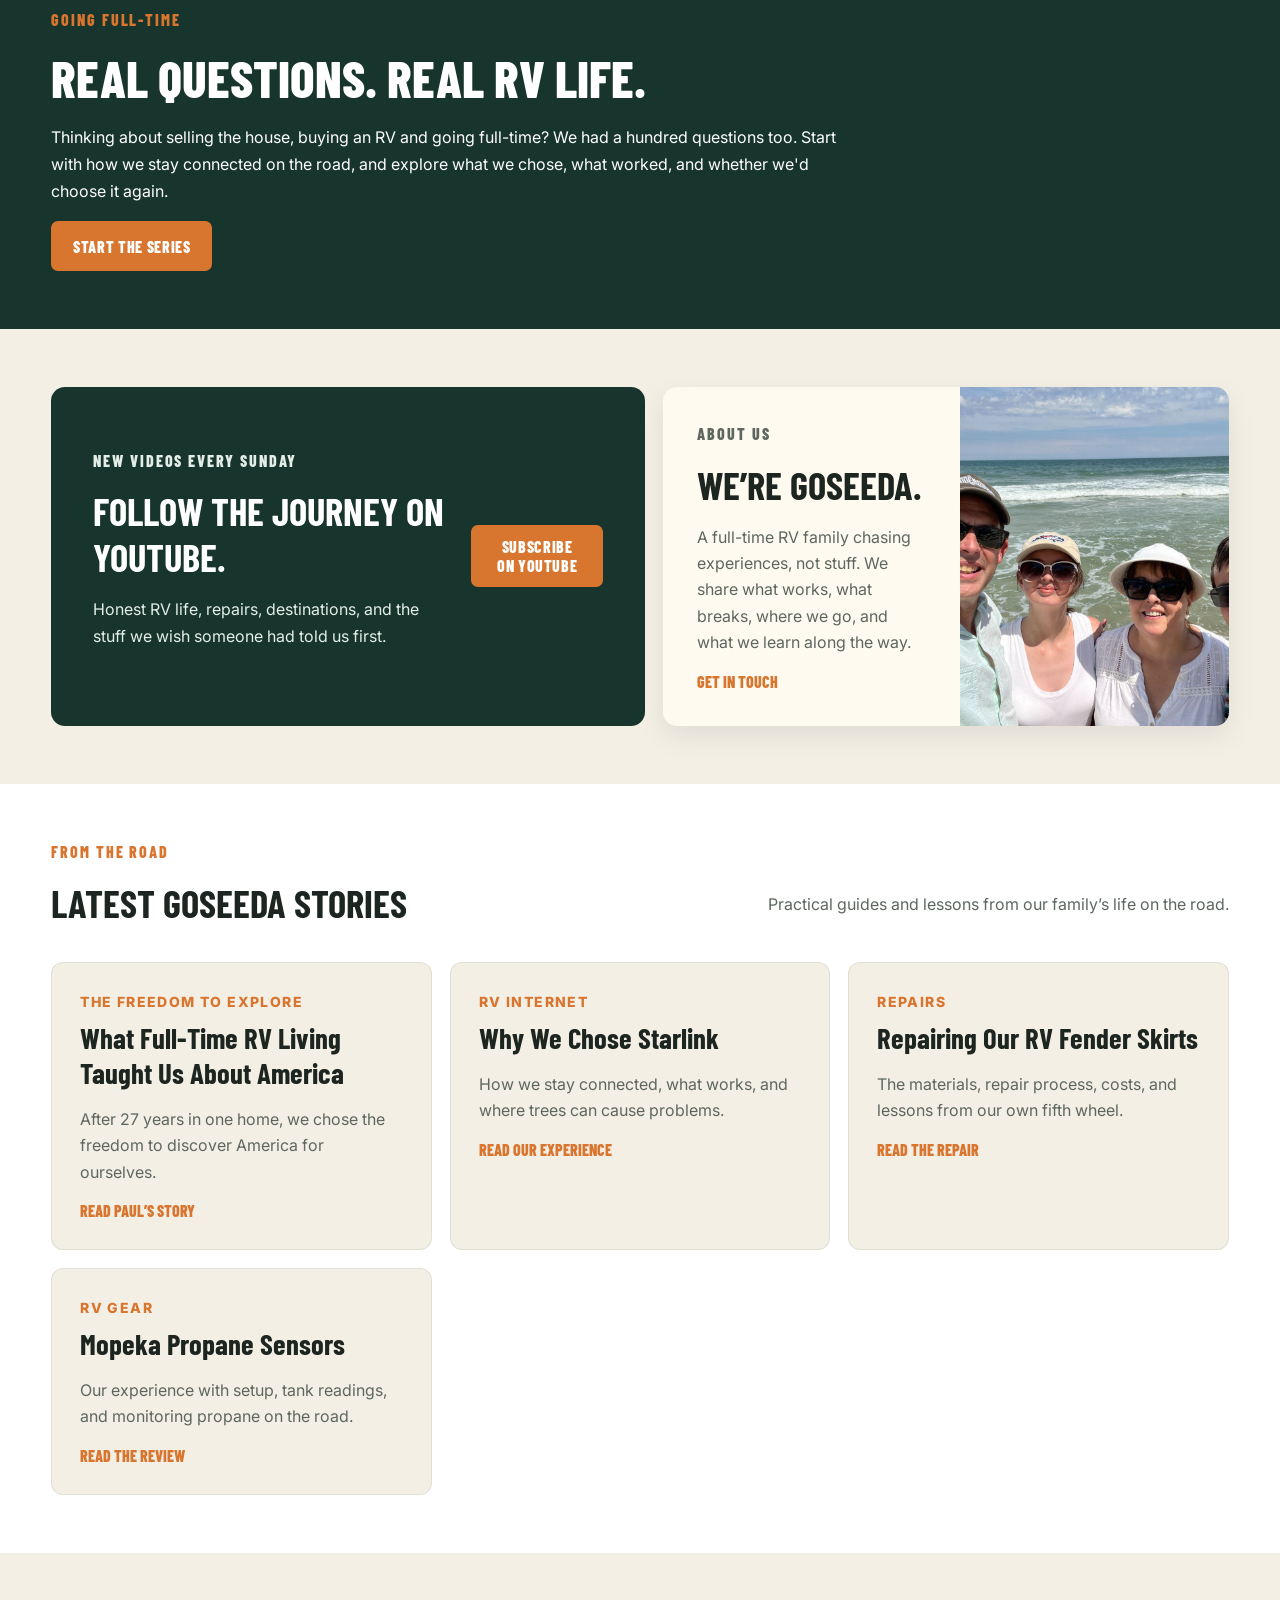
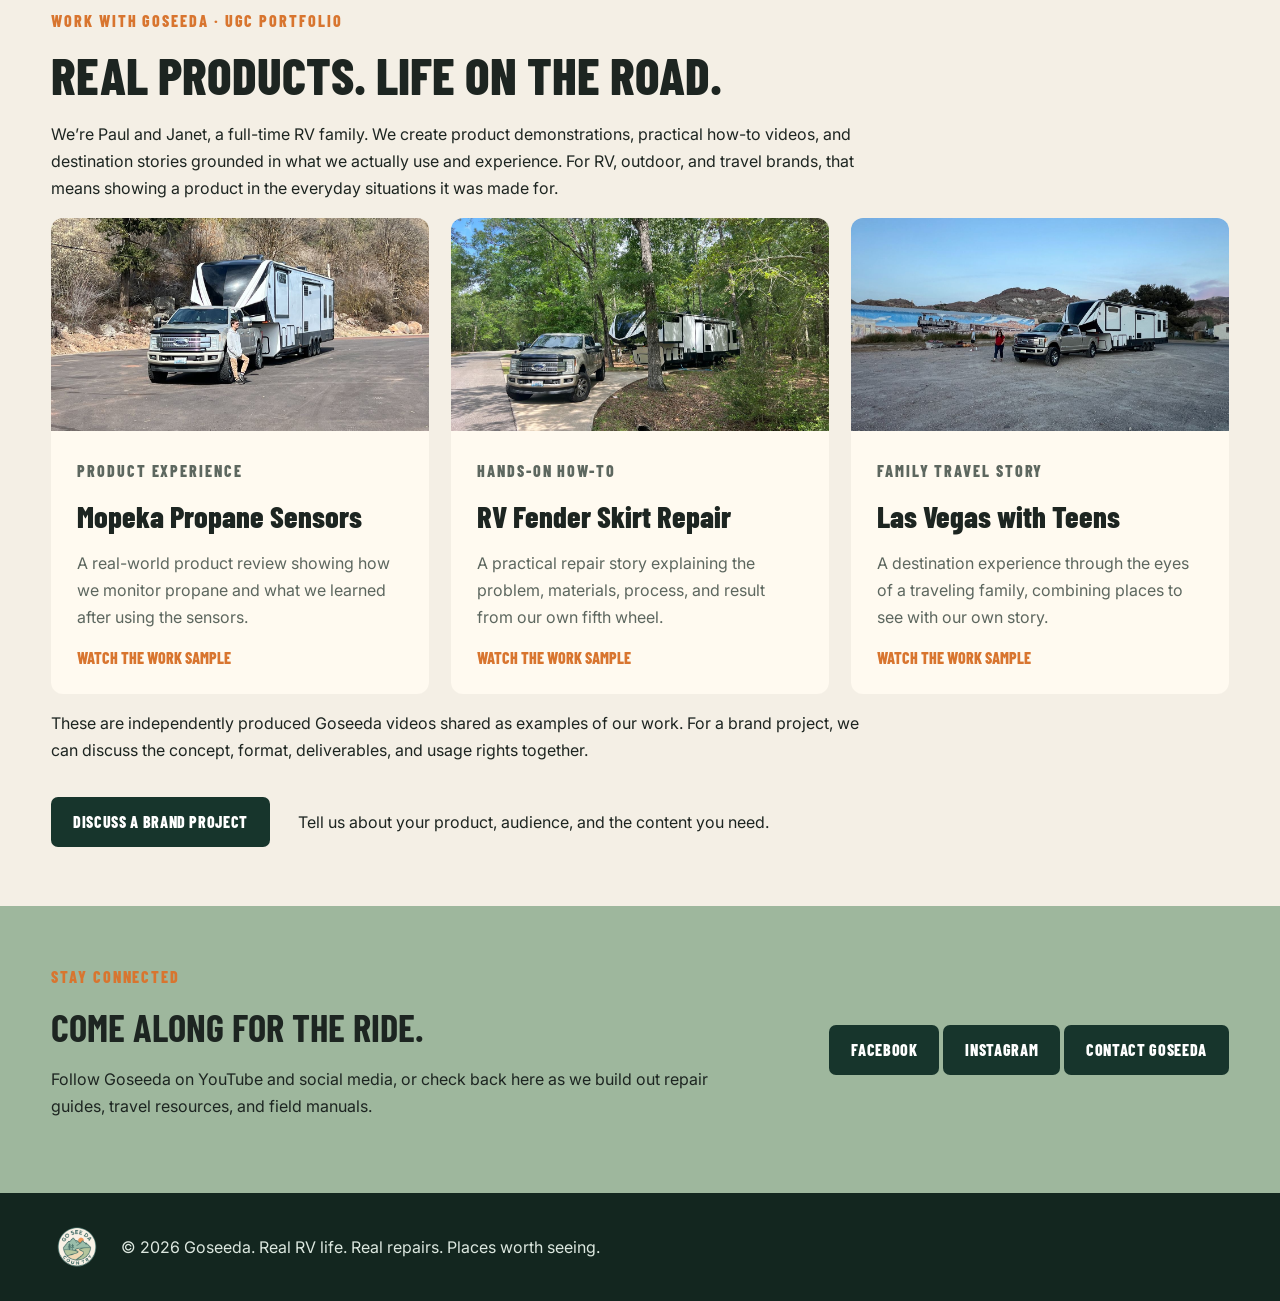
